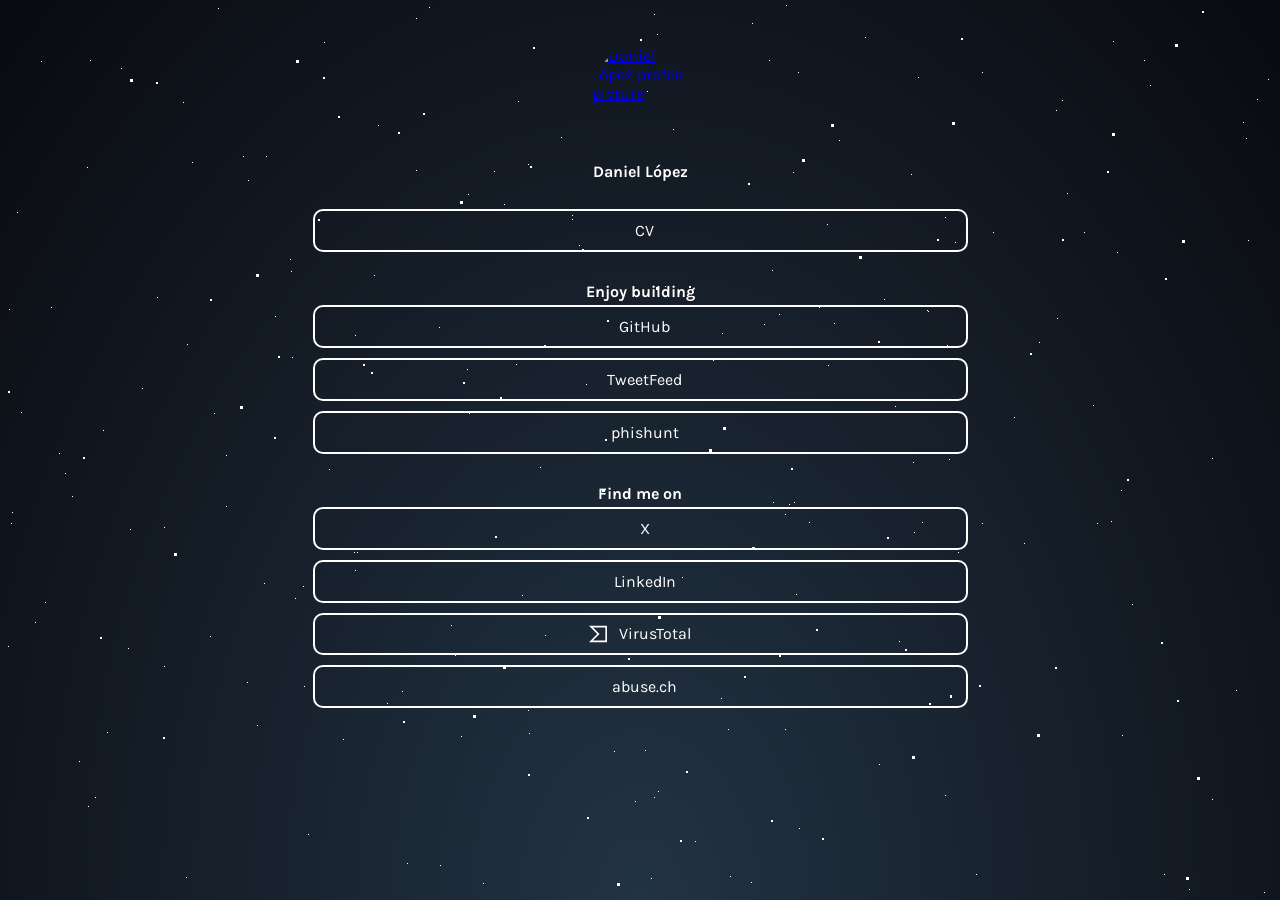
==== index.html @ a2372970 "Restore previous landing page design Bring back the minimal link list (Karla, star background, popup" ====
<!DOCTYPE html>
<html lang="en">

<head>
  <meta charset="UTF-8">
  <meta name="viewport" content="width=device-width, initial-scale=1.0">
  <meta name="theme-color" content="#223344">
  <title>Daniel López | Cyber Threat Researcher</title>
  <meta name="description" content="Daniel López, Cyber Threat Researcher. Creator of phishunt.io and tweetfeed.live. Find me on GitHub, X, LinkedIn, VirusTotal and abuse.ch.">
  <link rel="canonical" href="https://daniel.tools/">
  <!-- Open Graph -->
  <meta property="og:type" content="website">
  <meta property="og:url" content="https://daniel.tools/">
  <meta property="og:title" content="Daniel López | Cyber Threat Researcher">
  <meta property="og:description" content="Daniel López, Cyber Threat Researcher. Creator of phishunt.io and tweetfeed.live. Find me on GitHub, X, LinkedIn, VirusTotal and abuse.ch.">
  <meta property="og:image" content="https://avatars.githubusercontent.com/u/10616960">
  <!-- Twitter / X -->
  <meta name="twitter:card" content="summary">
  <meta name="twitter:site" content="@0xDanielLopez">
  <meta name="twitter:creator" content="@0xDanielLopez">
  <meta name="twitter:title" content="Daniel López | Cyber Threat Researcher">
  <meta name="twitter:description" content="Creator of phishunt.io and tweetfeed.live. Find me on GitHub, X, LinkedIn, VirusTotal and abuse.ch.">
  <meta name="twitter:image" content="https://avatars.githubusercontent.com/u/10616960">
  <!-- Favicon -->
  <link rel="icon" href="https://avatars.githubusercontent.com/u/10616960" type="image/x-icon" />
  <!-- Font Awesome icons (6.4.2+ required for fa-x-twitter) -->
  <link rel="stylesheet" href="https://use.fontawesome.com/releases/v6.5.2/css/all.css" integrity="sha384-PPIZEGYM1v8zp5Py7UjFb79S58UeqCL9pYVnVPURKEqvioPROaVAJKKLzvH2rDnI" crossorigin="anonymous" referrerpolicy="no-referrer">
  <!-- Core theme CSS -->
  <link rel="preconnect" href="https://fonts.googleapis.com">
  <link rel="preconnect" href="https://fonts.gstatic.com" crossorigin>
  <link rel="stylesheet" href="https://fonts.googleapis.com/css?family=Karla:400,700&display=swap">
  <link rel="stylesheet" href="style.css">
  <!-- Person schema: consolidates entity across sameAs profiles for Knowledge Graph -->
  <script type="application/ld+json">
  {
    "@context": "https://schema.org",
    "@type": "Person",
    "name": "Daniel López",
    "jobTitle": "Cyber Threat Researcher",
    "url": "https://daniel.tools/",
    "image": "https://avatars.githubusercontent.com/u/10616960",
    "sameAs": [
      "https://github.com/0xDanielLopez",
      "https://x.com/0xDanielLopez",
      "https://www.linkedin.com/in/0xDanielLopez",
      "https://www.virustotal.com/gui/user/dlopezz",
      "https://bazaar.abuse.ch/user/3118/",
      "https://tweetfeed.live/",
      "https://phishunt.io/"
    ]
  }
  </script>
</head>

<body>
  <!-- Parallax Pixel Background Animation (decorative) -->
  <section class="animated-background" aria-hidden="true">
    <div id="stars1"></div>
    <div id="stars2"></div>
    <div id="stars3"></div>
  </section>
  <!-- End of Parallax Pixel Background Animation -->
  <a id="profilePicture" href="#popup" aria-label="Open profile picture">
    <img src="https://avatars.githubusercontent.com/u/10616960?s=192" alt="Daniel López profile picture" width="96" height="96" fetchpriority="high">
  </a>
  <div class="overlay" id="popup">
    <div class="popup">
      <div class="popup-photo">
        <a href="https://avatars.githubusercontent.com/u/10616960" target="_blank" rel="noopener">
          <img src="https://avatars.githubusercontent.com/u/10616960" alt="Daniel López profile picture">
        </a>
      </div>
      <div class="popup-quote">
        <span style="width:200px;">Hey, welcome to my Linktree!</span>
      </div>
      <button type="button" class="popup-close" onclick="history.back()" aria-label="Close">&times;</button>
    </div>
  </div>
  <h1 id="userName">Daniel López</h1>
  <div id="links">
    <a class="link" href="https://cv.daniel.tools/" target="_blank" rel="noopener">
      <i class="fa-solid fa-user" aria-hidden="true">&nbsp;&nbsp;&nbsp;</i>CV
    </a>
    <span class="textMiddle" style="margin-bottom: 3px;margin-top: 30px;"> Enjoy building</span>
    <a class="link" href="https://github.com/0xDanielLopez" target="_blank" rel="noopener">
      <i class="fab fa-github" aria-hidden="true">&nbsp;&nbsp;&nbsp;</i>GitHub
    </a>
    <a class="link" href="https://tweetfeed.live/" target="_blank" rel="noopener">
      <i class="fa-solid fa-shield-halved" aria-hidden="true">&nbsp;&nbsp;&nbsp;</i>TweetFeed
    </a>
    <a class="link" href="https://phishunt.io/" target="_blank" rel="noopener">
      <i class="fas fa-fish" aria-hidden="true">&nbsp;&nbsp;&nbsp;</i>phishunt
    </a>
    <span class="textMiddle" style="margin-bottom: 3px;margin-top: 30px;"> Find me on</span>
    <a class="link" href="https://x.com/0xDanielLopez" target="_blank" rel="noopener">
      <i class="fab fa-x-twitter" aria-hidden="true">&nbsp;&nbsp;&nbsp;</i>X
    </a>
    <a class="link" href="https://www.linkedin.com/in/0xDanielLopez" target="_blank" rel="noopener">
      <i class="fab fa-linkedin" aria-hidden="true">&nbsp;&nbsp;&nbsp;</i>LinkedIn
    </a>
    <a class="link" href="https://www.virustotal.com/gui/user/dlopezz" target="_blank" rel="noopener">
      <img class="VTlogo" src="virustotal.svg" alt="" aria-hidden="true" width="18" height="18">
      <span class="link-text">&nbsp;&nbsp;&nbsp;VirusTotal</span>
    </a>
    <a class="link" href="https://bazaar.abuse.ch/user/3118/" target="_blank" rel="noopener">
      <i class="fa-solid fa-chevron-up" aria-hidden="true">&nbsp;&nbsp;&nbsp;</i>abuse.ch
    </a>
  </div>
  <div id="hashtag">
    &nbsp;
  </div>
</body>

</html>
---- style.css ----
:root {
    --bgColor: #223344;
    --bgColor2: #090a0f;
    --accentColor: #FFF;
    --font: 'Karla', sans-serif;
    --delay: .3s;
}

body {
    margin: 0;
    padding: 0;
    min-height: 100vh;
    font-family: var(--font);
    background: radial-gradient(ellipse at bottom, var(--bgColor) 0%, var(--bgColor2) 100%);
    /* background-image: url('https://bit.ly/3nFVqJh'); */
    opacity: 0;
    animation: 1s ease-out var(--delay) 1 transitionAnimation;
    /* duration/timing-function/delay/iterations/name */
    animation-fill-mode: forwards;
    background-repeat: no-repeat;
    background-size: cover;
    position: relative;
}

#profilePicture,
#profilePicture img {
    position: relative;
    width: 96px;
    height: 96px;
    display: block;
    margin: 40px auto 20px;
    border-radius: 50%;
    -webkit-tap-highlight-color: transparent;
}

#userName {
    color: var(--accentColor);
    font-size: 1rem;
    font-weight: bold;
    line-height: 1.25;
    display: block;
    font-family: var(--font);
    width: 100%;
    text-align: center;
    text-decoration: none;
    margin: 0;  /* override h1 default margin so layout stays identical to old <div> */
}

.textMiddle {
    color: var(--accentColor);
    font-size: 1rem;
    font-weight: bold;
    line-height: 1.25;
    display: block;
    font-family: var(--font);
    width: 100%;
    text-align: center;
    text-decoration: none;
}

.VTlogo {
    filter: brightness(0) invert(1);
}

.link:hover>.VTlogo {
    filter: contrast(50%);
}

#links {
    max-width: 675px;
    width: auto;
    display: block;
    margin: 27px auto;
}

.link-text {
    line-height: 18px;
}

.link {
    position: relative;
    background-color: transparent;
    color: var(--accentColor);
    border: solid var(--accentColor) 2px;
    border-radius: 10px;
    font-size: 1rem;
    text-align: center;
    display: block;
    margin-left: 10px;
    margin-right: 10px;
    margin-bottom: 10px;
    padding: 10px;
    /* 17px */
    text-decoration: none;
    /* transition: all .25s cubic-bezier(.08, .59, .29, .99); */
    -webkit-tap-highlight-color: transparent;
    display: flex;
    align-items: center;
    justify-content: center;
}

@media (hover: hover) {
    .link:hover {
        background-color: var(--accentColor);
        color: var(--bgColor);
    }
}

.link:active {
    background-color: var(--accentColor);
    color: var(--bgColor);
}

#hashtag {
    position: relative;
    padding-bottom: 20px;
    color: var(--accentColor);
    font-size: 1rem;
    display: block;
    font-family: var(--font);
    width: 100%;
    text-align: center;

    /*  animation   */
    overflow: hidden;
    background: linear-gradient(90deg, var(--bgColor), var(--accentColor), var(--bgColor));
    background-repeat: no-repeat;
    background-size: 80%;
    animation: animate 3s linear var(--delay) infinite;
    -webkit-background-clip: text;
    background-clip: text;
    -webkit-text-fill-color: rgba(255, 255, 255, 0);
}


/*-------------------------animations-----------------------*/
@keyframes transitionAnimation {
    0% {
        opacity: 0;
        transform: translateY(-10px);
    }

    100% {
        opacity: 1;
        transform: translateY(0);
    }
}

@keyframes animate {
    0% {
        background-position: -500%;
    }

    100% {
        background-position: 500%;
    }
}

@keyframes animStar {
    from {
        transform: translateY(0px);
    }

    to {
        transform: translateY(-2000px);
    }
}


/*-------------------------popup------------------------*/
/* credits: https://www.youtube.com/watch?v=lAS2glU0xlc */
.overlay {
    display: flex;
    align-items: center;
    justify-content: center;
    position: fixed;
    top: 0;
    bottom: 0;
    left: 0;
    right: 0;
    background-color: rgba(0, 0, 0, 0.7);
    z-index: 2;
    visibility: hidden;
    opacity: 0;
    overflow: hidden;
    transition: .5s ease-in-out;
}

.popup {
    position: relative;
    top: -43%;
    /* right: -100vh; */
    display: flex;
    flex-direction: column;
    align-items: center;
    max-width: 400px;
    /* max-height: 500px; */
    width: auto;
    height: auto;
    margin: 56px;
    background-color: var(--bgColor);
    /* transform: rotate(32deg); */
    transform: scale(0);
    transition: .5s ease-in-out;
}

.popup-quote {
    font-family: Baskerville, Georgia, serif;
    font-style: italic;
    position: flex;
    color: var(--accentColor);
    padding: 20px;
    text-align: center;
    font-size: 1rem;
}

.popup-photo {
    display: flex;
    width: 100%;
    height: 100%;
}

.popup-photo img {
    width: 100%;
    height: 100%;
}

.overlay:target {
    visibility: visible;
    opacity: 1;
}

.overlay:target .popup {
    transform: scale(1);
    top: 0;
    /* right: 0; */
    /* transform: rotate(0); */
}

.popup-close {
    position: absolute;
    right: -1rem;
    top: -1rem;
    width: 3rem;
    height: 3rem;
    font-size: 1.7rem;
    font-weight: 400;
    border-radius: 100%;
    background-color: var(--bgColor);
    z-index: 4;
    color: var(--accentColor);
    line-height: 2.7rem;
    text-align: center;
    cursor: pointer;
    text-decoration: none;
    -webkit-tap-highlight-color: transparent;
    /* <button> defaults reset so it looks identical to the old <a> */
    border: none;
    padding: 0;
    font-family: inherit;
}

@media (hover: hover) {
    .popup-close:hover {
        background-color: var(--accentColor);
        color: var(--bgColor);
    }
}

.popup-close:active {
    background-color: var(--accentColor);
    color: var(--bgColor);
}


/*-----------------------parallax-----------------------*/
/* credits: https://www.youtube.com/watch?v=aywzn9cf-_U */
#stars1 {
    width: 1px;
    height: 1px;
    background: transparent;
    animation: animStar 120s linear infinite;

    box-shadow: 779px 1331px #fff, 324px 42px #fff, 303px 586px #fff,
        1312px 276px #fff, 451px 625px #fff, 521px 1931px #fff, 1087px 1871px #fff,
        36px 1546px #fff, 132px 934px #fff, 1698px 901px #fff, 1418px 664px #fff,
        1448px 1157px #fff, 1084px 232px #fff, 347px 1776px #fff, 1722px 243px #fff,
        1629px 835px #fff, 479px 969px #fff, 1231px 960px #fff, 586px 384px #fff,
        164px 527px #fff, 8px 646px #fff, 1150px 1126px #fff, 665px 1357px #fff,
        1556px 1982px #fff, 1260px 1961px #fff, 1675px 1741px #fff,
        1843px 1514px #fff, 718px 1628px #fff, 242px 1343px #fff, 1497px 1880px #fff,
        1364px 230px #fff, 1739px 1302px #fff, 636px 959px #fff, 304px 686px #fff,
        614px 751px #fff, 1935px 816px #fff, 1428px 60px #fff, 355px 335px #fff,
        1594px 158px #fff, 90px 60px #fff, 1553px 162px #fff, 1239px 1825px #fff,
        1945px 587px #fff, 749px 1785px #fff, 1987px 1172px #fff, 1301px 1237px #fff,
        1039px 342px #fff, 1585px 1481px #fff, 995px 1048px #fff, 524px 932px #fff,
        214px 413px #fff, 1701px 1300px #fff, 1037px 1613px #fff, 1871px 996px #fff,
        1360px 1635px #fff, 1110px 1313px #fff, 412px 1783px #fff, 1949px 177px #fff,
        903px 1854px #fff, 700px 1936px #fff, 378px 125px #fff, 308px 834px #fff,
        1118px 962px #fff, 1350px 1929px #fff, 781px 1811px #fff, 561px 137px #fff,
        757px 1148px #fff, 1670px 1979px #fff, 343px 739px #fff, 945px 795px #fff,
        576px 1903px #fff, 1078px 1436px #fff, 1583px 450px #fff, 1366px 474px #fff,
        297px 1873px #fff, 192px 162px #fff, 1624px 1633px #fff, 59px 453px #fff,
        82px 1872px #fff, 1933px 498px #fff, 1966px 1974px #fff, 1975px 1688px #fff,
        779px 314px #fff, 1858px 1543px #fff, 73px 1507px #fff, 1693px 975px #fff,
        1683px 108px #fff, 1768px 1654px #fff, 654px 14px #fff, 494px 171px #fff,
        1689px 1895px #fff, 1660px 263px #fff, 1031px 903px #fff, 1203px 1393px #fff,
        1333px 1421px #fff, 1113px 41px #fff, 1206px 1645px #fff, 1325px 1635px #fff,
        142px 388px #fff, 572px 215px #fff, 1535px 296px #fff, 1419px 407px #fff,
        1379px 1003px #fff, 329px 469px #fff, 1791px 1652px #fff, 935px 1802px #fff,
        1330px 1820px #fff, 421px 1933px #fff, 828px 365px #fff, 275px 316px #fff,
        707px 960px #fff, 1605px 1554px #fff, 625px 58px #fff, 717px 1697px #fff,
        1669px 246px #fff, 1925px 322px #fff, 1154px 1803px #fff, 1929px 295px #fff,
        1248px 240px #fff, 1045px 1755px #fff, 166px 942px #fff, 1888px 1773px #fff,
        678px 1963px #fff, 1370px 569px #fff, 1974px 1400px #fff, 1786px 460px #fff,
        51px 307px #fff, 784px 1400px #fff, 730px 1258px #fff, 1712px 393px #fff,
        416px 170px #fff, 1797px 1932px #fff, 572px 219px #fff, 1557px 1856px #fff,
        218px 8px #fff, 348px 1334px #fff, 469px 413px #fff, 385px 1738px #fff,
        1357px 1818px #fff, 240px 942px #fff, 248px 1847px #fff, 1535px 806px #fff,
        236px 1514px #fff, 1429px 1556px #fff, 73px 1633px #fff, 1398px 1121px #fff,
        671px 1301px #fff, 1404px 1663px #fff, 740px 1018px #fff, 1600px 377px #fff,
        785px 514px #fff, 112px 1084px #fff, 1915px 1887px #fff, 1463px 1848px #fff,
        687px 1115px #fff, 1268px 1768px #fff, 1729px 1425px #fff,
        1284px 1022px #fff, 801px 974px #fff, 1975px 1317px #fff, 1354px 834px #fff,
        1446px 1484px #fff, 1283px 1786px #fff, 11px 523px #fff, 1842px 236px #fff,
        1355px 654px #fff, 429px 7px #fff, 1033px 1128px #fff, 157px 297px #fff,
        545px 635px #fff, 52px 1080px #fff, 827px 1520px #fff, 1121px 490px #fff,
        9px 309px #fff, 1744px 1586px #fff, 1014px 417px #fff, 1534px 524px #fff,
        958px 552px #fff, 1403px 1496px #fff, 387px 703px #fff, 1522px 548px #fff,
        1355px 282px #fff, 1532px 601px #fff, 1838px 790px #fff, 290px 259px #fff,
        295px 598px #fff, 1601px 539px #fff, 1561px 1272px #fff, 34px 1922px #fff,
        1024px 543px #fff, 467px 369px #fff, 722px 333px #fff, 1976px 1255px #fff,
        766px 983px #fff, 1582px 1285px #fff, 12px 512px #fff, 617px 1410px #fff,
        682px 577px #fff, 1334px 1438px #fff, 439px 327px #fff, 1617px 1661px #fff,
        673px 129px #fff, 794px 941px #fff, 1386px 1902px #fff, 37px 1353px #fff,
        1467px 1353px #fff, 416px 18px #fff, 187px 344px #fff, 200px 1898px #fff,
        1491px 1619px #fff, 811px 347px #fff, 924px 1827px #fff, 945px 217px #fff,
        1735px 1228px #fff, 379px 1890px #fff, 79px 761px #fff, 825px 1837px #fff,
        1980px 1558px #fff, 1308px 1573px #fff, 1488px 1726px #fff,
        382px 1208px #fff, 522px 595px #fff, 1277px 1898px #fff, 354px 552px #fff,
        161px 1784px #fff, 614px 251px #fff, 526px 1576px #fff, 17px 212px #fff,
        179px 996px #fff, 467px 1208px #fff, 1944px 1838px #fff, 1140px 1093px #fff,
        858px 1007px #fff, 200px 1064px #fff, 423px 1964px #fff, 1945px 439px #fff,
        1377px 689px #fff, 1120px 1437px #fff, 1876px 668px #fff, 907px 1324px #fff,
        343px 1976px #fff, 1816px 1501px #fff, 1849px 177px #fff, 647px 91px #fff,
        1984px 1012px #fff, 1336px 1300px #fff, 128px 648px #fff, 305px 1060px #fff,
        1324px 826px #fff, 1263px 1314px #fff, 1801px 629px #fff, 1614px 1555px #fff,
        1634px 90px #fff, 1603px 452px #fff, 891px 1984px #fff, 1556px 1906px #fff,
        121px 68px #fff, 1676px 1714px #fff, 516px 936px #fff, 1947px 1492px #fff,
        1455px 1519px #fff, 45px 602px #fff, 205px 1039px #fff, 793px 172px #fff,
        1562px 1739px #fff, 1056px 110px #fff, 1512px 379px #fff, 1795px 1621px #fff,
        1848px 607px #fff, 262px 1719px #fff, 477px 991px #fff, 483px 883px #fff,
        1239px 1197px #fff, 1496px 647px #fff, 1649px 25px #fff, 1491px 1946px #fff,
        119px 996px #fff, 179px 1472px #fff, 1341px 808px #fff, 1565px 1700px #fff,
        407px 1544px #fff, 1754px 357px #fff, 1288px 981px #fff, 902px 1997px #fff,
        1755px 1668px #fff, 186px 877px #fff, 1202px 1882px #fff, 461px 1213px #fff,
        1400px 748px #fff, 1969px 1899px #fff, 809px 522px #fff, 514px 1219px #fff,
        374px 275px #fff, 938px 1973px #fff, 357px 552px #fff, 144px 1722px #fff,
        1572px 912px #fff, 402px 1858px #fff, 1544px 1195px #fff, 667px 1257px #fff,
        727px 1496px #fff, 993px 232px #fff, 1772px 313px #fff, 1040px 1590px #fff,
        1204px 1973px #fff, 1268px 79px #fff, 1555px 1048px #fff, 986px 1707px #fff,
        978px 1710px #fff, 713px 360px #fff, 407px 863px #fff, 461px 736px #fff,
        284px 1608px #fff, 103px 430px #fff, 1283px 1319px #fff, 977px 1186px #fff,
        1966px 1516px #fff, 1287px 1129px #fff, 70px 1098px #fff, 1189px 889px #fff,
        1126px 1734px #fff, 309px 1292px #fff, 879px 764px #fff, 65px 473px #fff,
        1003px 1959px #fff, 658px 791px #fff, 402px 1576px #fff, 35px 622px #fff,
        529px 1589px #fff, 164px 666px #fff, 1876px 1290px #fff, 1541px 526px #fff,
        270px 1297px #fff, 440px 865px #fff, 1500px 802px #fff, 182px 1754px #fff,
        1264px 892px #fff, 272px 1249px #fff, 1289px 1535px #fff, 190px 1646px #fff,
        955px 242px #fff, 1456px 1597px #fff, 1727px 1983px #fff, 635px 801px #fff,
        226px 455px #fff, 1396px 1710px #fff, 849px 1863px #fff, 237px 1264px #fff,
        839px 140px #fff, 1122px 735px #fff, 1280px 15px #fff, 1318px 242px #fff,
        1819px 1148px #fff, 333px 1392px #fff, 1949px 553px #fff, 1878px 1332px #fff,
        467px 548px #fff, 1812px 1082px #fff, 1067px 193px #fff, 243px 156px #fff,
        483px 1616px #fff, 1714px 933px #fff, 759px 1800px #fff, 1822px 995px #fff,
        1877px 572px #fff, 581px 1084px #fff, 107px 732px #fff, 642px 1837px #fff,
        166px 1493px #fff, 1555px 198px #fff, 819px 307px #fff, 947px 345px #fff,
        827px 224px #fff, 927px 1394px #fff, 540px 467px #fff, 1093px 405px #fff,
        1140px 927px #fff, 130px 529px #fff, 33px 1980px #fff, 1147px 1663px #fff,
        1616px 1436px #fff, 528px 710px #fff, 798px 1100px #fff, 505px 1480px #fff,
        899px 641px #fff, 1909px 1949px #fff, 1311px 964px #fff, 979px 1301px #fff,
        1393px 969px #fff, 1793px 1886px #fff, 292px 357px #fff, 1196px 1718px #fff,
        1290px 1994px #fff, 537px 1973px #fff, 1181px 1674px #fff,
        1740px 1566px #fff, 1307px 265px #fff, 922px 522px #fff, 1892px 472px #fff,
        384px 1746px #fff, 392px 1098px #fff, 647px 548px #fff, 390px 1498px #fff,
        1246px 138px #fff, 730px 876px #fff, 192px 1472px #fff, 1790px 1789px #fff,
        928px 311px #fff, 1253px 1647px #fff, 747px 1921px #fff, 1561px 1025px #fff,
        1533px 1292px #fff, 1985px 195px #fff, 728px 729px #fff, 1712px 1936px #fff,
        512px 1717px #fff, 1528px 483px #fff, 313px 1642px #fff, 281px 1849px #fff,
        1212px 799px #fff, 435px 1191px #fff, 1422px 611px #fff, 1718px 1964px #fff,
        411px 944px #fff, 210px 636px #fff, 1502px 1295px #fff, 1434px 349px #fff,
        769px 60px #fff, 747px 1053px #fff, 789px 504px #fff, 1436px 1264px #fff,
        1893px 1225px #fff, 1394px 1788px #fff, 1108px 1317px #fff,
        1673px 1395px #fff, 854px 1010px #fff, 1705px 80px #fff, 1858px 148px #fff,
        1729px 344px #fff, 1388px 664px #fff, 895px 406px #fff, 1479px 157px #fff,
        1441px 1157px #fff, 552px 1900px #fff, 516px 364px #fff, 1647px 189px #fff,
        1427px 1071px #fff, 785px 729px #fff, 1080px 1710px #fff, 504px 204px #fff,
        1177px 1622px #fff, 657px 34px #fff, 1296px 1099px #fff, 248px 180px #fff,
        1212px 1568px #fff, 667px 1562px #fff, 695px 841px #fff, 1608px 1247px #fff,
        751px 882px #fff, 87px 167px #fff, 607px 1368px #fff, 1363px 1203px #fff,
        1836px 317px #fff, 1668px 1703px #fff, 830px 1154px #fff, 1721px 1398px #fff,
        1601px 1280px #fff, 976px 874px #fff, 1743px 254px #fff, 1020px 1815px #fff,
        1670px 1766px #fff, 1890px 735px #fff, 1379px 136px #fff, 1864px 695px #fff,
        206px 965px #fff, 1404px 1932px #fff, 1923px 1360px #fff, 247px 682px #fff,
        519px 1708px #fff, 645px 750px #fff, 1164px 1204px #fff, 834px 323px #fff,
        172px 1350px #fff, 213px 972px #fff, 1837px 190px #fff, 285px 1806px #fff,
        1047px 1299px #fff, 1548px 825px #fff, 1730px 324px #fff, 1346px 1909px #fff,
        772px 270px #fff, 345px 1190px #fff, 478px 1433px #fff, 1479px 25px #fff,
        1994px 1830px #fff, 1744px 732px #fff, 20px 1635px #fff, 690px 1795px #fff,
        1594px 569px #fff, 579px 245px #fff, 1398px 733px #fff, 408px 1352px #fff,
        1774px 120px #fff, 1152px 1370px #fff, 1698px 1810px #fff, 710px 1450px #fff,
        665px 286px #fff, 493px 1720px #fff, 786px 5px #fff, 637px 1140px #fff,
        764px 324px #fff, 927px 310px #fff, 938px 1424px #fff, 1884px 744px #fff,
        913px 462px #fff, 1831px 1936px #fff, 1527px 249px #fff, 36px 1381px #fff,
        1597px 581px #fff, 1530px 355px #fff, 949px 459px #fff, 799px 828px #fff,
        242px 1471px #fff, 654px 797px #fff, 796px 594px #fff, 1365px 678px #fff,
        752px 23px #fff, 1630px 541px #fff, 982px 72px #fff, 1733px 1831px #fff,
        21px 412px #fff, 775px 998px #fff, 335px 1945px #fff, 264px 583px #fff,
        158px 1311px #fff, 528px 164px #fff, 1978px 574px #fff, 717px 1203px #fff,
        734px 1591px #fff, 1555px 820px #fff, 16px 1943px #fff, 1625px 1177px #fff,
        1236px 690px #fff, 1585px 1590px #fff, 1737px 1728px #fff, 721px 698px #fff,
        1804px 1186px #fff, 166px 980px #fff, 1850px 230px #fff, 330px 1712px #fff,
        95px 797px #fff, 1948px 1078px #fff, 469px 939px #fff, 1269px 1899px #fff,
        955px 1220px #fff, 1137px 1075px #fff, 312px 1293px #fff, 986px 1762px #fff,
        1103px 1238px #fff, 428px 1993px #fff, 355px 570px #fff, 977px 1836px #fff,
        1395px 1092px #fff, 276px 913px #fff, 1743px 656px #fff, 773px 502px #fff,
        1686px 1322px #fff, 1516px 1945px #fff, 1334px 501px #fff, 266px 156px #fff,
        455px 655px #fff, 798px 72px #fff, 1059px 1259px #fff, 1402px 1687px #fff,
        236px 1329px #fff, 1455px 786px #fff, 146px 1228px #fff, 1851px 823px #fff,
        1062px 100px #fff, 1220px 953px #fff, 20px 1826px #fff, 36px 1063px #fff,
        1525px 338px #fff, 790px 1521px #fff, 741px 1099px #fff, 288px 1489px #fff,
        700px 1060px #fff, 390px 1071px #fff, 411px 1036px #fff, 1853px 1072px #fff,
        1446px 1085px #fff, 1164px 874px #fff, 924px 925px #fff, 291px 271px #fff,
        1257px 1964px #fff, 1580px 1352px #fff, 1507px 1216px #fff, 211px 956px #fff,
        985px 1195px #fff, 975px 1640px #fff, 518px 101px #fff, 663px 1395px #fff,
        914px 532px #fff, 145px 1320px #fff, 69px 1397px #fff, 982px 523px #fff,
        257px 725px #fff, 1599px 831px #fff, 1636px 1513px #fff, 1250px 1158px #fff,
        1132px 604px #fff, 183px 102px #fff, 1057px 318px #fff, 1247px 1835px #fff,
        1983px 1110px #fff, 1077px 1455px #fff, 921px 1770px #fff, 806px 1350px #fff,
        1938px 1992px #fff, 855px 1260px #fff, 902px 1345px #fff, 658px 1908px #fff,
        1845px 679px #fff, 712px 1482px #fff, 595px 950px #fff, 1784px 1992px #fff,
        1847px 1785px #fff, 691px 1004px #fff, 175px 1179px #fff, 1666px 1911px #fff,
        41px 61px #fff, 971px 1080px #fff, 1830px 1450px #fff, 1351px 1518px #fff,
        1257px 99px #fff, 1395px 1498px #fff, 1117px 252px #fff, 1779px 597px #fff,
        1346px 729px #fff, 1108px 1144px #fff, 402px 691px #fff, 72px 496px #fff,
        1673px 1604px #fff, 1497px 974px #fff, 1865px 1664px #fff, 88px 806px #fff,
        918px 77px #fff, 244px 1118px #fff, 256px 1820px #fff, 1851px 1840px #fff,
        605px 1851px #fff, 634px 383px #fff, 865px 37px #fff, 943px 1024px #fff,
        1951px 177px #fff, 1097px 523px #fff, 985px 1700px #fff, 1243px 122px #fff,
        768px 1070px #fff, 468px 194px #fff, 320px 1867px #fff, 1850px 185px #fff,
        380px 1616px #fff, 468px 1294px #fff, 1122px 1743px #fff, 884px 299px #fff,
        1300px 1917px #fff, 1860px 396px #fff, 1270px 990px #fff, 529px 733px #fff,
        1975px 1347px #fff, 1885px 685px #fff, 226px 506px #fff, 651px 878px #fff,
        1323px 680px #fff, 1284px 680px #fff, 238px 1967px #fff, 911px 174px #fff,
        1111px 521px #fff, 1150px 85px #fff, 794px 502px #fff, 484px 1856px #fff,
        1809px 368px #fff, 112px 953px #fff, 590px 1009px #fff, 1655px 311px #fff,
        100px 1026px #fff, 1803px 352px #fff, 865px 306px #fff, 1077px 1019px #fff,
        1335px 872px #fff, 1647px 1298px #fff, 1233px 1387px #fff, 698px 1036px #fff,
        659px 1860px #fff, 388px 1412px #fff, 1212px 458px #fff, 755px 1468px #fff,
        696px 1654px #fff, 1144px 60px #fff;
}

#stars1:after {
    content: '';
    position: absolute;
    top: auto;
    width: 1px;
    height: 1px;
    background: transparent;

    box-shadow: 779px 1331px #fff, 324px 42px #fff, 303px 586px #fff,
        1312px 276px #fff, 451px 625px #fff, 521px 1931px #fff, 1087px 1871px #fff,
        36px 1546px #fff, 132px 934px #fff, 1698px 901px #fff, 1418px 664px #fff,
        1448px 1157px #fff, 1084px 232px #fff, 347px 1776px #fff, 1722px 243px #fff,
        1629px 835px #fff, 479px 969px #fff, 1231px 960px #fff, 586px 384px #fff,
        164px 527px #fff, 8px 646px #fff, 1150px 1126px #fff, 665px 1357px #fff,
        1556px 1982px #fff, 1260px 1961px #fff, 1675px 1741px #fff,
        1843px 1514px #fff, 718px 1628px #fff, 242px 1343px #fff, 1497px 1880px #fff,
        1364px 230px #fff, 1739px 1302px #fff, 636px 959px #fff, 304px 686px #fff,
        614px 751px #fff, 1935px 816px #fff, 1428px 60px #fff, 355px 335px #fff,
        1594px 158px #fff, 90px 60px #fff, 1553px 162px #fff, 1239px 1825px #fff,
        1945px 587px #fff, 749px 1785px #fff, 1987px 1172px #fff, 1301px 1237px #fff,
        1039px 342px #fff, 1585px 1481px #fff, 995px 1048px #fff, 524px 932px #fff,
        214px 413px #fff, 1701px 1300px #fff, 1037px 1613px #fff, 1871px 996px #fff,
        1360px 1635px #fff, 1110px 1313px #fff, 412px 1783px #fff, 1949px 177px #fff,
        903px 1854px #fff, 700px 1936px #fff, 378px 125px #fff, 308px 834px #fff,
        1118px 962px #fff, 1350px 1929px #fff, 781px 1811px #fff, 561px 137px #fff,
        757px 1148px #fff, 1670px 1979px #fff, 343px 739px #fff, 945px 795px #fff,
        576px 1903px #fff, 1078px 1436px #fff, 1583px 450px #fff, 1366px 474px #fff,
        297px 1873px #fff, 192px 162px #fff, 1624px 1633px #fff, 59px 453px #fff,
        82px 1872px #fff, 1933px 498px #fff, 1966px 1974px #fff, 1975px 1688px #fff,
        779px 314px #fff, 1858px 1543px #fff, 73px 1507px #fff, 1693px 975px #fff,
        1683px 108px #fff, 1768px 1654px #fff, 654px 14px #fff, 494px 171px #fff,
        1689px 1895px #fff, 1660px 263px #fff, 1031px 903px #fff, 1203px 1393px #fff,
        1333px 1421px #fff, 1113px 41px #fff, 1206px 1645px #fff, 1325px 1635px #fff,
        142px 388px #fff, 572px 215px #fff, 1535px 296px #fff, 1419px 407px #fff,
        1379px 1003px #fff, 329px 469px #fff, 1791px 1652px #fff, 935px 1802px #fff,
        1330px 1820px #fff, 421px 1933px #fff, 828px 365px #fff, 275px 316px #fff,
        707px 960px #fff, 1605px 1554px #fff, 625px 58px #fff, 717px 1697px #fff,
        1669px 246px #fff, 1925px 322px #fff, 1154px 1803px #fff, 1929px 295px #fff,
        1248px 240px #fff, 1045px 1755px #fff, 166px 942px #fff, 1888px 1773px #fff,
        678px 1963px #fff, 1370px 569px #fff, 1974px 1400px #fff, 1786px 460px #fff,
        51px 307px #fff, 784px 1400px #fff, 730px 1258px #fff, 1712px 393px #fff,
        416px 170px #fff, 1797px 1932px #fff, 572px 219px #fff, 1557px 1856px #fff,
        218px 8px #fff, 348px 1334px #fff, 469px 413px #fff, 385px 1738px #fff,
        1357px 1818px #fff, 240px 942px #fff, 248px 1847px #fff, 1535px 806px #fff,
        236px 1514px #fff, 1429px 1556px #fff, 73px 1633px #fff, 1398px 1121px #fff,
        671px 1301px #fff, 1404px 1663px #fff, 740px 1018px #fff, 1600px 377px #fff,
        785px 514px #fff, 112px 1084px #fff, 1915px 1887px #fff, 1463px 1848px #fff,
        687px 1115px #fff, 1268px 1768px #fff, 1729px 1425px #fff,
        1284px 1022px #fff, 801px 974px #fff, 1975px 1317px #fff, 1354px 834px #fff,
        1446px 1484px #fff, 1283px 1786px #fff, 11px 523px #fff, 1842px 236px #fff,
        1355px 654px #fff, 429px 7px #fff, 1033px 1128px #fff, 157px 297px #fff,
        545px 635px #fff, 52px 1080px #fff, 827px 1520px #fff, 1121px 490px #fff,
        9px 309px #fff, 1744px 1586px #fff, 1014px 417px #fff, 1534px 524px #fff,
        958px 552px #fff, 1403px 1496px #fff, 387px 703px #fff, 1522px 548px #fff,
        1355px 282px #fff, 1532px 601px #fff, 1838px 790px #fff, 290px 259px #fff,
        295px 598px #fff, 1601px 539px #fff, 1561px 1272px #fff, 34px 1922px #fff,
        1024px 543px #fff, 467px 369px #fff, 722px 333px #fff, 1976px 1255px #fff,
        766px 983px #fff, 1582px 1285px #fff, 12px 512px #fff, 617px 1410px #fff,
        682px 577px #fff, 1334px 1438px #fff, 439px 327px #fff, 1617px 1661px #fff,
        673px 129px #fff, 794px 941px #fff, 1386px 1902px #fff, 37px 1353px #fff,
        1467px 1353px #fff, 416px 18px #fff, 187px 344px #fff, 200px 1898px #fff,
        1491px 1619px #fff, 811px 347px #fff, 924px 1827px #fff, 945px 217px #fff,
        1735px 1228px #fff, 379px 1890px #fff, 79px 761px #fff, 825px 1837px #fff,
        1980px 1558px #fff, 1308px 1573px #fff, 1488px 1726px #fff,
        382px 1208px #fff, 522px 595px #fff, 1277px 1898px #fff, 354px 552px #fff,
        161px 1784px #fff, 614px 251px #fff, 526px 1576px #fff, 17px 212px #fff,
        179px 996px #fff, 467px 1208px #fff, 1944px 1838px #fff, 1140px 1093px #fff,
        858px 1007px #fff, 200px 1064px #fff, 423px 1964px #fff, 1945px 439px #fff,
        1377px 689px #fff, 1120px 1437px #fff, 1876px 668px #fff, 907px 1324px #fff,
        343px 1976px #fff, 1816px 1501px #fff, 1849px 177px #fff, 647px 91px #fff,
        1984px 1012px #fff, 1336px 1300px #fff, 128px 648px #fff, 305px 1060px #fff,
        1324px 826px #fff, 1263px 1314px #fff, 1801px 629px #fff, 1614px 1555px #fff,
        1634px 90px #fff, 1603px 452px #fff, 891px 1984px #fff, 1556px 1906px #fff,
        121px 68px #fff, 1676px 1714px #fff, 516px 936px #fff, 1947px 1492px #fff,
        1455px 1519px #fff, 45px 602px #fff, 205px 1039px #fff, 793px 172px #fff,
        1562px 1739px #fff, 1056px 110px #fff, 1512px 379px #fff, 1795px 1621px #fff,
        1848px 607px #fff, 262px 1719px #fff, 477px 991px #fff, 483px 883px #fff,
        1239px 1197px #fff, 1496px 647px #fff, 1649px 25px #fff, 1491px 1946px #fff,
        119px 996px #fff, 179px 1472px #fff, 1341px 808px #fff, 1565px 1700px #fff,
        407px 1544px #fff, 1754px 357px #fff, 1288px 981px #fff, 902px 1997px #fff,
        1755px 1668px #fff, 186px 877px #fff, 1202px 1882px #fff, 461px 1213px #fff,
        1400px 748px #fff, 1969px 1899px #fff, 809px 522px #fff, 514px 1219px #fff,
        374px 275px #fff, 938px 1973px #fff, 357px 552px #fff, 144px 1722px #fff,
        1572px 912px #fff, 402px 1858px #fff, 1544px 1195px #fff, 667px 1257px #fff,
        727px 1496px #fff, 993px 232px #fff, 1772px 313px #fff, 1040px 1590px #fff,
        1204px 1973px #fff, 1268px 79px #fff, 1555px 1048px #fff, 986px 1707px #fff,
        978px 1710px #fff, 713px 360px #fff, 407px 863px #fff, 461px 736px #fff,
        284px 1608px #fff, 103px 430px #fff, 1283px 1319px #fff, 977px 1186px #fff,
        1966px 1516px #fff, 1287px 1129px #fff, 70px 1098px #fff, 1189px 889px #fff,
        1126px 1734px #fff, 309px 1292px #fff, 879px 764px #fff, 65px 473px #fff,
        1003px 1959px #fff, 658px 791px #fff, 402px 1576px #fff, 35px 622px #fff,
        529px 1589px #fff, 164px 666px #fff, 1876px 1290px #fff, 1541px 526px #fff,
        270px 1297px #fff, 440px 865px #fff, 1500px 802px #fff, 182px 1754px #fff,
        1264px 892px #fff, 272px 1249px #fff, 1289px 1535px #fff, 190px 1646px #fff,
        955px 242px #fff, 1456px 1597px #fff, 1727px 1983px #fff, 635px 801px #fff,
        226px 455px #fff, 1396px 1710px #fff, 849px 1863px #fff, 237px 1264px #fff,
        839px 140px #fff, 1122px 735px #fff, 1280px 15px #fff, 1318px 242px #fff,
        1819px 1148px #fff, 333px 1392px #fff, 1949px 553px #fff, 1878px 1332px #fff,
        467px 548px #fff, 1812px 1082px #fff, 1067px 193px #fff, 243px 156px #fff,
        483px 1616px #fff, 1714px 933px #fff, 759px 1800px #fff, 1822px 995px #fff,
        1877px 572px #fff, 581px 1084px #fff, 107px 732px #fff, 642px 1837px #fff,
        166px 1493px #fff, 1555px 198px #fff, 819px 307px #fff, 947px 345px #fff,
        827px 224px #fff, 927px 1394px #fff, 540px 467px #fff, 1093px 405px #fff,
        1140px 927px #fff, 130px 529px #fff, 33px 1980px #fff, 1147px 1663px #fff,
        1616px 1436px #fff, 528px 710px #fff, 798px 1100px #fff, 505px 1480px #fff,
        899px 641px #fff, 1909px 1949px #fff, 1311px 964px #fff, 979px 1301px #fff,
        1393px 969px #fff, 1793px 1886px #fff, 292px 357px #fff, 1196px 1718px #fff,
        1290px 1994px #fff, 537px 1973px #fff, 1181px 1674px #fff,
        1740px 1566px #fff, 1307px 265px #fff, 922px 522px #fff, 1892px 472px #fff,
        384px 1746px #fff, 392px 1098px #fff, 647px 548px #fff, 390px 1498px #fff,
        1246px 138px #fff, 730px 876px #fff, 192px 1472px #fff, 1790px 1789px #fff,
        928px 311px #fff, 1253px 1647px #fff, 747px 1921px #fff, 1561px 1025px #fff,
        1533px 1292px #fff, 1985px 195px #fff, 728px 729px #fff, 1712px 1936px #fff,
        512px 1717px #fff, 1528px 483px #fff, 313px 1642px #fff, 281px 1849px #fff,
        1212px 799px #fff, 435px 1191px #fff, 1422px 611px #fff, 1718px 1964px #fff,
        411px 944px #fff, 210px 636px #fff, 1502px 1295px #fff, 1434px 349px #fff,
        769px 60px #fff, 747px 1053px #fff, 789px 504px #fff, 1436px 1264px #fff,
        1893px 1225px #fff, 1394px 1788px #fff, 1108px 1317px #fff,
        1673px 1395px #fff, 854px 1010px #fff, 1705px 80px #fff, 1858px 148px #fff,
        1729px 344px #fff, 1388px 664px #fff, 895px 406px #fff, 1479px 157px #fff,
        1441px 1157px #fff, 552px 1900px #fff, 516px 364px #fff, 1647px 189px #fff,
        1427px 1071px #fff, 785px 729px #fff, 1080px 1710px #fff, 504px 204px #fff,
        1177px 1622px #fff, 657px 34px #fff, 1296px 1099px #fff, 248px 180px #fff,
        1212px 1568px #fff, 667px 1562px #fff, 695px 841px #fff, 1608px 1247px #fff,
        751px 882px #fff, 87px 167px #fff, 607px 1368px #fff, 1363px 1203px #fff,
        1836px 317px #fff, 1668px 1703px #fff, 830px 1154px #fff, 1721px 1398px #fff,
        1601px 1280px #fff, 976px 874px #fff, 1743px 254px #fff, 1020px 1815px #fff,
        1670px 1766px #fff, 1890px 735px #fff, 1379px 136px #fff, 1864px 695px #fff,
        206px 965px #fff, 1404px 1932px #fff, 1923px 1360px #fff, 247px 682px #fff,
        519px 1708px #fff, 645px 750px #fff, 1164px 1204px #fff, 834px 323px #fff,
        172px 1350px #fff, 213px 972px #fff, 1837px 190px #fff, 285px 1806px #fff,
        1047px 1299px #fff, 1548px 825px #fff, 1730px 324px #fff, 1346px 1909px #fff,
        772px 270px #fff, 345px 1190px #fff, 478px 1433px #fff, 1479px 25px #fff,
        1994px 1830px #fff, 1744px 732px #fff, 20px 1635px #fff, 690px 1795px #fff,
        1594px 569px #fff, 579px 245px #fff, 1398px 733px #fff, 408px 1352px #fff,
        1774px 120px #fff, 1152px 1370px #fff, 1698px 1810px #fff, 710px 1450px #fff,
        665px 286px #fff, 493px 1720px #fff, 786px 5px #fff, 637px 1140px #fff,
        764px 324px #fff, 927px 310px #fff, 938px 1424px #fff, 1884px 744px #fff,
        913px 462px #fff, 1831px 1936px #fff, 1527px 249px #fff, 36px 1381px #fff,
        1597px 581px #fff, 1530px 355px #fff, 949px 459px #fff, 799px 828px #fff,
        242px 1471px #fff, 654px 797px #fff, 796px 594px #fff, 1365px 678px #fff,
        752px 23px #fff, 1630px 541px #fff, 982px 72px #fff, 1733px 1831px #fff,
        21px 412px #fff, 775px 998px #fff, 335px 1945px #fff, 264px 583px #fff,
        158px 1311px #fff, 528px 164px #fff, 1978px 574px #fff, 717px 1203px #fff,
        734px 1591px #fff, 1555px 820px #fff, 16px 1943px #fff, 1625px 1177px #fff,
        1236px 690px #fff, 1585px 1590px #fff, 1737px 1728px #fff, 721px 698px #fff,
        1804px 1186px #fff, 166px 980px #fff, 1850px 230px #fff, 330px 1712px #fff,
        95px 797px #fff, 1948px 1078px #fff, 469px 939px #fff, 1269px 1899px #fff,
        955px 1220px #fff, 1137px 1075px #fff, 312px 1293px #fff, 986px 1762px #fff,
        1103px 1238px #fff, 428px 1993px #fff, 355px 570px #fff, 977px 1836px #fff,
        1395px 1092px #fff, 276px 913px #fff, 1743px 656px #fff, 773px 502px #fff,
        1686px 1322px #fff, 1516px 1945px #fff, 1334px 501px #fff, 266px 156px #fff,
        455px 655px #fff, 798px 72px #fff, 1059px 1259px #fff, 1402px 1687px #fff,
        236px 1329px #fff, 1455px 786px #fff, 146px 1228px #fff, 1851px 823px #fff,
        1062px 100px #fff, 1220px 953px #fff, 20px 1826px #fff, 36px 1063px #fff,
        1525px 338px #fff, 790px 1521px #fff, 741px 1099px #fff, 288px 1489px #fff,
        700px 1060px #fff, 390px 1071px #fff, 411px 1036px #fff, 1853px 1072px #fff,
        1446px 1085px #fff, 1164px 874px #fff, 924px 925px #fff, 291px 271px #fff,
        1257px 1964px #fff, 1580px 1352px #fff, 1507px 1216px #fff, 211px 956px #fff,
        985px 1195px #fff, 975px 1640px #fff, 518px 101px #fff, 663px 1395px #fff,
        914px 532px #fff, 145px 1320px #fff, 69px 1397px #fff, 982px 523px #fff,
        257px 725px #fff, 1599px 831px #fff, 1636px 1513px #fff, 1250px 1158px #fff,
        1132px 604px #fff, 183px 102px #fff, 1057px 318px #fff, 1247px 1835px #fff,
        1983px 1110px #fff, 1077px 1455px #fff, 921px 1770px #fff, 806px 1350px #fff,
        1938px 1992px #fff, 855px 1260px #fff, 902px 1345px #fff, 658px 1908px #fff,
        1845px 679px #fff, 712px 1482px #fff, 595px 950px #fff, 1784px 1992px #fff,
        1847px 1785px #fff, 691px 1004px #fff, 175px 1179px #fff, 1666px 1911px #fff,
        41px 61px #fff, 971px 1080px #fff, 1830px 1450px #fff, 1351px 1518px #fff,
        1257px 99px #fff, 1395px 1498px #fff, 1117px 252px #fff, 1779px 597px #fff,
        1346px 729px #fff, 1108px 1144px #fff, 402px 691px #fff, 72px 496px #fff,
        1673px 1604px #fff, 1497px 974px #fff, 1865px 1664px #fff, 88px 806px #fff,
        918px 77px #fff, 244px 1118px #fff, 256px 1820px #fff, 1851px 1840px #fff,
        605px 1851px #fff, 634px 383px #fff, 865px 37px #fff, 943px 1024px #fff,
        1951px 177px #fff, 1097px 523px #fff, 985px 1700px #fff, 1243px 122px #fff,
        768px 1070px #fff, 468px 194px #fff, 320px 1867px #fff, 1850px 185px #fff,
        380px 1616px #fff, 468px 1294px #fff, 1122px 1743px #fff, 884px 299px #fff,
        1300px 1917px #fff, 1860px 396px #fff, 1270px 990px #fff, 529px 733px #fff,
        1975px 1347px #fff, 1885px 685px #fff, 226px 506px #fff, 651px 878px #fff,
        1323px 680px #fff, 1284px 680px #fff, 238px 1967px #fff, 911px 174px #fff,
        1111px 521px #fff, 1150px 85px #fff, 794px 502px #fff, 484px 1856px #fff,
        1809px 368px #fff, 112px 953px #fff, 590px 1009px #fff, 1655px 311px #fff,
        100px 1026px #fff, 1803px 352px #fff, 865px 306px #fff, 1077px 1019px #fff,
        1335px 872px #fff, 1647px 1298px #fff, 1233px 1387px #fff, 698px 1036px #fff,
        659px 1860px #fff, 388px 1412px #fff, 1212px 458px #fff, 755px 1468px #fff,
        696px 1654px #fff, 1144px 60px #fff;
}

#stars2 {
    width: 2px;
    height: 2px;
    background: transparent;
    animation: animStar 180s linear infinite;

    box-shadow: 1448px 320px #fff, 1775px 1663px #fff, 332px 1364px #fff,
        878px 340px #fff, 569px 1832px #fff, 1422px 1684px #fff, 1946px 1907px #fff,
        121px 979px #fff, 1044px 1069px #fff, 463px 381px #fff, 423px 112px #fff,
        523px 1179px #fff, 779px 654px #fff, 1398px 694px #fff, 1085px 1464px #fff,
        1599px 1869px #fff, 801px 1882px #fff, 779px 1231px #fff, 552px 932px #fff,
        1057px 1196px #fff, 282px 1280px #fff, 496px 1986px #fff, 1833px 1120px #fff,
        1802px 1293px #fff, 6px 1696px #fff, 412px 1902px #fff, 605px 438px #fff,
        24px 1212px #fff, 234px 1320px #fff, 544px 344px #fff, 1107px 170px #fff,
        1603px 196px #fff, 905px 648px #fff, 68px 1458px #fff, 649px 1969px #fff,
        744px 675px #fff, 1127px 478px #fff, 714px 1814px #fff, 1486px 526px #fff,
        270px 1636px #fff, 1931px 149px #fff, 1807px 378px #fff, 8px 390px #fff,
        1415px 699px #fff, 1473px 1211px #fff, 1590px 141px #fff, 270px 1705px #fff,
        69px 1423px #fff, 1108px 1053px #fff, 1946px 128px #fff, 371px 371px #fff,
        1490px 220px #fff, 357px 1885px #fff, 363px 363px #fff, 1896px 1256px #fff,
        1979px 1050px #fff, 947px 1342px #fff, 1754px 242px #fff, 514px 974px #fff,
        65px 1477px #fff, 1840px 547px #fff, 950px 695px #fff, 459px 1150px #fff,
        1124px 1502px #fff, 481px 940px #fff, 680px 839px #fff, 797px 1169px #fff,
        1977px 1491px #fff, 734px 1724px #fff, 210px 298px #fff, 816px 628px #fff,
        686px 770px #fff, 1721px 267px #fff, 1663px 511px #fff, 1481px 1141px #fff,
        582px 248px #fff, 1308px 953px #fff, 628px 657px #fff, 897px 1535px #fff,
        270px 931px #fff, 791px 467px #fff, 1336px 1732px #fff, 1013px 1653px #fff,
        1911px 956px #fff, 587px 816px #fff, 83px 456px #fff, 930px 1478px #fff,
        1587px 1694px #fff, 614px 1200px #fff, 302px 1782px #fff, 1711px 1432px #fff,
        443px 904px #fff, 1666px 714px #fff, 1588px 1167px #fff, 273px 1075px #fff,
        1679px 461px #fff, 721px 664px #fff, 1202px 10px #fff, 166px 1126px #fff,
        331px 1628px #fff, 430px 1565px #fff, 1585px 509px #fff, 640px 38px #fff,
        822px 837px #fff, 1760px 1664px #fff, 1122px 1458px #fff, 398px 131px #fff,
        689px 285px #fff, 460px 652px #fff, 1627px 365px #fff, 348px 1648px #fff,
        819px 1946px #fff, 981px 1917px #fff, 323px 76px #fff, 979px 684px #fff,
        887px 536px #fff, 1348px 1596px #fff, 1055px 666px #fff, 1402px 1797px #fff,
        1300px 1055px #fff, 937px 238px #fff, 1474px 1815px #fff, 1144px 1710px #fff,
        1629px 1087px #fff, 911px 919px #fff, 771px 819px #fff, 403px 720px #fff,
        163px 736px #fff, 1062px 238px #fff, 1774px 818px #fff, 1874px 1178px #fff,
        1177px 699px #fff, 1244px 1244px #fff, 1371px 58px #fff, 564px 1515px #fff,
        1824px 487px #fff, 929px 702px #fff, 394px 1348px #fff, 1161px 641px #fff,
        219px 1841px #fff, 358px 941px #fff, 140px 1759px #fff, 1019px 1345px #fff,
        274px 436px #fff, 1433px 1605px #fff, 1798px 1426px #fff, 294px 1848px #fff,
        1681px 1877px #fff, 1344px 1824px #fff, 1439px 1632px #fff,
        161px 1012px #fff, 1308px 588px #fff, 1789px 582px #fff, 721px 1910px #fff,
        318px 218px #fff, 607px 319px #fff, 495px 535px #fff, 1552px 1575px #fff,
        1562px 67px #fff, 403px 926px #fff, 1096px 1800px #fff, 1814px 1709px #fff,
        1882px 1831px #fff, 533px 46px #fff, 823px 969px #fff, 530px 165px #fff,
        1030px 352px #fff, 1681px 313px #fff, 338px 115px #fff, 1607px 211px #fff,
        1718px 1184px #fff, 1589px 659px #fff, 278px 355px #fff, 464px 1464px #fff,
        1165px 277px #fff, 950px 694px #fff, 1746px 293px #fff, 793px 911px #fff,
        528px 773px #fff, 1883px 1694px #fff, 748px 182px #fff, 1924px 1531px #fff,
        100px 636px #fff, 1473px 1445px #fff, 1264px 1244px #fff, 850px 1377px #fff,
        987px 1976px #fff, 933px 1761px #fff, 922px 1270px #fff, 500px 396px #fff,
        1324px 8px #fff, 1967px 1814px #fff, 1072px 1401px #fff, 961px 37px #fff,
        156px 81px #fff, 1915px 502px #fff, 1076px 1846px #fff, 152px 1669px #fff,
        986px 1529px #fff, 1667px 1137px #fff;
}

#stars2:after {
    content: '';
    position: absolute;
    top: auto;
    width: 2px;
    height: 2px;
    background: transparent;

    box-shadow: 1448px 320px #fff, 1775px 1663px #fff, 332px 1364px #fff,
        878px 340px #fff, 569px 1832px #fff, 1422px 1684px #fff, 1946px 1907px #fff,
        121px 979px #fff, 1044px 1069px #fff, 463px 381px #fff, 423px 112px #fff,
        523px 1179px #fff, 779px 654px #fff, 1398px 694px #fff, 1085px 1464px #fff,
        1599px 1869px #fff, 801px 1882px #fff, 779px 1231px #fff, 552px 932px #fff,
        1057px 1196px #fff, 282px 1280px #fff, 496px 1986px #fff, 1833px 1120px #fff,
        1802px 1293px #fff, 6px 1696px #fff, 412px 1902px #fff, 605px 438px #fff,
        24px 1212px #fff, 234px 1320px #fff, 544px 344px #fff, 1107px 170px #fff,
        1603px 196px #fff, 905px 648px #fff, 68px 1458px #fff, 649px 1969px #fff,
        744px 675px #fff, 1127px 478px #fff, 714px 1814px #fff, 1486px 526px #fff,
        270px 1636px #fff, 1931px 149px #fff, 1807px 378px #fff, 8px 390px #fff,
        1415px 699px #fff, 1473px 1211px #fff, 1590px 141px #fff, 270px 1705px #fff,
        69px 1423px #fff, 1108px 1053px #fff, 1946px 128px #fff, 371px 371px #fff,
        1490px 220px #fff, 357px 1885px #fff, 363px 363px #fff, 1896px 1256px #fff,
        1979px 1050px #fff, 947px 1342px #fff, 1754px 242px #fff, 514px 974px #fff,
        65px 1477px #fff, 1840px 547px #fff, 950px 695px #fff, 459px 1150px #fff,
        1124px 1502px #fff, 481px 940px #fff, 680px 839px #fff, 797px 1169px #fff,
        1977px 1491px #fff, 734px 1724px #fff, 210px 298px #fff, 816px 628px #fff,
        686px 770px #fff, 1721px 267px #fff, 1663px 511px #fff, 1481px 1141px #fff,
        582px 248px #fff, 1308px 953px #fff, 628px 657px #fff, 897px 1535px #fff,
        270px 931px #fff, 791px 467px #fff, 1336px 1732px #fff, 1013px 1653px #fff,
        1911px 956px #fff, 587px 816px #fff, 83px 456px #fff, 930px 1478px #fff,
        1587px 1694px #fff, 614px 1200px #fff, 302px 1782px #fff, 1711px 1432px #fff,
        443px 904px #fff, 1666px 714px #fff, 1588px 1167px #fff, 273px 1075px #fff,
        1679px 461px #fff, 721px 664px #fff, 1202px 10px #fff, 166px 1126px #fff,
        331px 1628px #fff, 430px 1565px #fff, 1585px 509px #fff, 640px 38px #fff,
        822px 837px #fff, 1760px 1664px #fff, 1122px 1458px #fff, 398px 131px #fff,
        689px 285px #fff, 460px 652px #fff, 1627px 365px #fff, 348px 1648px #fff,
        819px 1946px #fff, 981px 1917px #fff, 323px 76px #fff, 979px 684px #fff,
        887px 536px #fff, 1348px 1596px #fff, 1055px 666px #fff, 1402px 1797px #fff,
        1300px 1055px #fff, 937px 238px #fff, 1474px 1815px #fff, 1144px 1710px #fff,
        1629px 1087px #fff, 911px 919px #fff, 771px 819px #fff, 403px 720px #fff,
        163px 736px #fff, 1062px 238px #fff, 1774px 818px #fff, 1874px 1178px #fff,
        1177px 699px #fff, 1244px 1244px #fff, 1371px 58px #fff, 564px 1515px #fff,
        1824px 487px #fff, 929px 702px #fff, 394px 1348px #fff, 1161px 641px #fff,
        219px 1841px #fff, 358px 941px #fff, 140px 1759px #fff, 1019px 1345px #fff,
        274px 436px #fff, 1433px 1605px #fff, 1798px 1426px #fff, 294px 1848px #fff,
        1681px 1877px #fff, 1344px 1824px #fff, 1439px 1632px #fff,
        161px 1012px #fff, 1308px 588px #fff, 1789px 582px #fff, 721px 1910px #fff,
        318px 218px #fff, 607px 319px #fff, 495px 535px #fff, 1552px 1575px #fff,
        1562px 67px #fff, 403px 926px #fff, 1096px 1800px #fff, 1814px 1709px #fff,
        1882px 1831px #fff, 533px 46px #fff, 823px 969px #fff, 530px 165px #fff,
        1030px 352px #fff, 1681px 313px #fff, 338px 115px #fff, 1607px 211px #fff,
        1718px 1184px #fff, 1589px 659px #fff, 278px 355px #fff, 464px 1464px #fff,
        1165px 277px #fff, 950px 694px #fff, 1746px 293px #fff, 793px 911px #fff,
        528px 773px #fff, 1883px 1694px #fff, 748px 182px #fff, 1924px 1531px #fff,
        100px 636px #fff, 1473px 1445px #fff, 1264px 1244px #fff, 850px 1377px #fff,
        987px 1976px #fff, 933px 1761px #fff, 922px 1270px #fff, 500px 396px #fff,
        1324px 8px #fff, 1967px 1814px #fff, 1072px 1401px #fff, 961px 37px #fff,
        156px 81px #fff, 1915px 502px #fff, 1076px 1846px #fff, 152px 1669px #fff,
        986px 1529px #fff, 1667px 1137px #fff;
}

#stars3 {
    width: 3px;
    height: 3px;
    background: transparent;
    animation: animStar 240s linear infinite;

    box-shadow: 387px 1878px #fff, 760px 1564px #fff, 1487px 999px #fff,
        948px 1828px #fff, 1977px 1001px #fff, 1284px 1963px #fff, 656px 284px #fff,
        1268px 1635px #fff, 1820px 598px #fff, 642px 1900px #fff, 296px 57px #fff,
        921px 1620px #fff, 476px 1858px #fff, 658px 613px #fff, 1171px 1363px #fff,
        1419px 283px #fff, 1037px 731px #fff, 503px 663px #fff, 1562px 463px #fff,
        383px 1197px #fff, 1171px 1233px #fff, 876px 1768px #fff, 856px 1615px #fff,
        1375px 1924px #fff, 1725px 918px #fff, 952px 119px #fff, 768px 1212px #fff,
        992px 1462px #fff, 1929px 717px #fff, 1947px 755px #fff, 1818px 1123px #fff,
        1896px 1672px #fff, 460px 198px #fff, 256px 271px #fff, 752px 544px #fff,
        1222px 1859px #fff, 1851px 443px #fff, 313px 1858px #fff, 709px 446px #fff,
        1546px 697px #fff, 674px 1155px #fff, 1112px 130px #fff, 355px 1790px #fff,
        1496px 974px #fff, 1696px 480px #fff, 1316px 1265px #fff, 1645px 1063px #fff,
        1182px 237px #fff, 427px 1582px #fff, 859px 253px #fff, 458px 939px #fff,
        1517px 1644px #fff, 1943px 60px #fff, 212px 1650px #fff, 966px 1786px #fff,
        473px 712px #fff, 130px 76px #fff, 1417px 1186px #fff, 909px 1580px #fff,
        1913px 762px #fff, 204px 1143px #fff, 1998px 1057px #fff, 1468px 1301px #fff,
        144px 1676px #fff, 21px 1601px #fff, 382px 1362px #fff, 912px 753px #fff,
        1488px 1405px #fff, 802px 156px #fff, 174px 550px #fff, 338px 1366px #fff,
        1197px 774px #fff, 602px 486px #fff, 682px 1877px #fff, 348px 1503px #fff,
        407px 1139px #fff, 950px 1400px #fff, 922px 1139px #fff, 1697px 293px #fff,
        1238px 1281px #fff, 1038px 1197px #fff, 376px 1889px #fff,
        1255px 1680px #fff, 1008px 1316px #fff, 1538px 1447px #fff,
        1186px 874px #fff, 1967px 640px #fff, 1341px 19px #fff, 29px 1732px #fff,
        16px 1650px #fff, 1021px 1075px #fff, 723px 424px #fff, 1175px 41px #fff,
        494px 1957px #fff, 1296px 431px #fff, 175px 1507px #fff, 831px 121px #fff,
        498px 1947px #fff, 617px 880px #fff, 240px 403px #fff;
}

#stars3:after {
    content: '';
    position: absolute;
    top: auto;
    width: 3px;
    height: 3px;
    background: transparent;

    box-shadow: 387px 1878px #fff, 760px 1564px #fff, 1487px 999px #fff,
        948px 1828px #fff, 1977px 1001px #fff, 1284px 1963px #fff, 656px 284px #fff,
        1268px 1635px #fff, 1820px 598px #fff, 642px 1900px #fff, 296px 57px #fff,
        921px 1620px #fff, 476px 1858px #fff, 658px 613px #fff, 1171px 1363px #fff,
        1419px 283px #fff, 1037px 731px #fff, 503px 663px #fff, 1562px 463px #fff,
        383px 1197px #fff, 1171px 1233px #fff, 876px 1768px #fff, 856px 1615px #fff,
        1375px 1924px #fff, 1725px 918px #fff, 952px 119px #fff, 768px 1212px #fff,
        992px 1462px #fff, 1929px 717px #fff, 1947px 755px #fff, 1818px 1123px #fff,
        1896px 1672px #fff, 460px 198px #fff, 256px 271px #fff, 752px 544px #fff,
        1222px 1859px #fff, 1851px 443px #fff, 313px 1858px #fff, 709px 446px #fff,
        1546px 697px #fff, 674px 1155px #fff, 1112px 130px #fff, 355px 1790px #fff,
        1496px 974px #fff, 1696px 480px #fff, 1316px 1265px #fff, 1645px 1063px #fff,
        1182px 237px #fff, 427px 1582px #fff, 859px 253px #fff, 458px 939px #fff,
        1517px 1644px #fff, 1943px 60px #fff, 212px 1650px #fff, 966px 1786px #fff,
        473px 712px #fff, 130px 76px #fff, 1417px 1186px #fff, 909px 1580px #fff,
        1913px 762px #fff, 204px 1143px #fff, 1998px 1057px #fff, 1468px 1301px #fff,
        144px 1676px #fff, 21px 1601px #fff, 382px 1362px #fff, 912px 753px #fff,
        1488px 1405px #fff, 802px 156px #fff, 174px 550px #fff, 338px 1366px #fff,
        1197px 774px #fff, 602px 486px #fff, 682px 1877px #fff, 348px 1503px #fff,
        407px 1139px #fff, 950px 1400px #fff, 922px 1139px #fff, 1697px 293px #fff,
        1238px 1281px #fff, 1038px 1197px #fff, 376px 1889px #fff,
        1255px 1680px #fff, 1008px 1316px #fff, 1538px 1447px #fff,
        1186px 874px #fff, 1967px 640px #fff, 1341px 19px #fff, 29px 1732px #fff,
        16px 1650px #fff, 1021px 1075px #fff, 723px 424px #fff, 1175px 41px #fff,
        494px 1957px #fff, 1296px 431px #fff, 175px 1507px #fff, 831px 121px #fff,
        498px 1947px #fff, 617px 880px #fff, 240px 403px #fff;
}
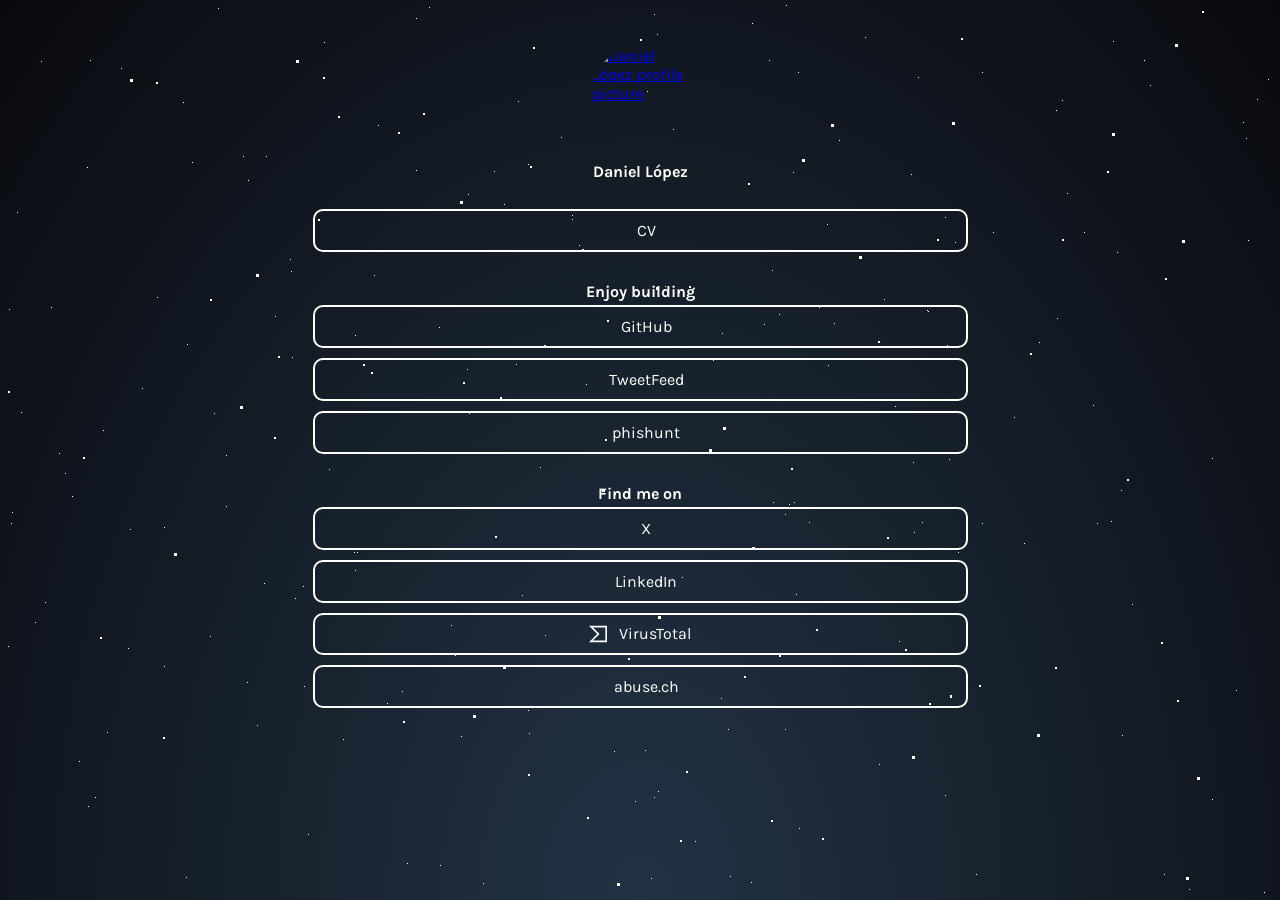
==== commit 13c5eb97: "Review fixes: links, metadata, accessibility, README Popup close no longer relies on history.back() " ====
--- a/index.html
+++ b/index.html
@@ -14,6 +14,7 @@
   <meta property="og:title" content="Daniel López | Cyber Threat Researcher">
   <meta property="og:description" content="Daniel López, Cyber Threat Researcher. Creator of phishunt.io and tweetfeed.live. Find me on GitHub, X, LinkedIn, VirusTotal and abuse.ch.">
   <meta property="og:image" content="https://avatars.githubusercontent.com/u/10616960">
+  <meta property="og:image:alt" content="Daniel López profile picture">
   <!-- Twitter / X -->
   <meta name="twitter:card" content="summary">
   <meta name="twitter:site" content="@0xDanielLopez">
@@ -21,15 +22,17 @@
   <meta name="twitter:title" content="Daniel López | Cyber Threat Researcher">
   <meta name="twitter:description" content="Creator of phishunt.io and tweetfeed.live. Find me on GitHub, X, LinkedIn, VirusTotal and abuse.ch.">
   <meta name="twitter:image" content="https://avatars.githubusercontent.com/u/10616960">
+  <meta name="twitter:image:alt" content="Daniel López profile picture">
   <!-- Favicon -->
-  <link rel="icon" href="https://avatars.githubusercontent.com/u/10616960" type="image/x-icon" />
+  <link rel="icon" href="https://avatars.githubusercontent.com/u/10616960" type="image/png" />
+  <link rel="apple-touch-icon" sizes="180x180" href="https://avatars.githubusercontent.com/u/10616960?s=180">
   <!-- Font Awesome icons (6.4.2+ required for fa-x-twitter) -->
   <link rel="stylesheet" href="https://use.fontawesome.com/releases/v6.5.2/css/all.css" integrity="sha384-PPIZEGYM1v8zp5Py7UjFb79S58UeqCL9pYVnVPURKEqvioPROaVAJKKLzvH2rDnI" crossorigin="anonymous" referrerpolicy="no-referrer">
   <!-- Core theme CSS -->
   <link rel="preconnect" href="https://fonts.googleapis.com">
   <link rel="preconnect" href="https://fonts.gstatic.com" crossorigin>
   <link rel="stylesheet" href="https://fonts.googleapis.com/css?family=Karla:400,700&display=swap">
-  <link rel="stylesheet" href="style.css">
+  <link rel="stylesheet" href="style.css?v=20260912b">
   <!-- Person schema: consolidates entity across sameAs profiles for Knowledge Graph -->
   <script type="application/ld+json">
   {
@@ -46,7 +49,8 @@
       "https://www.virustotal.com/gui/user/dlopezz",
       "https://bazaar.abuse.ch/user/3118/",
       "https://tweetfeed.live/",
-      "https://phishunt.io/"
+      "https://phishunt.io/",
+      "https://cv.daniel.tools/"
     ]
   }
   </script>
@@ -71,42 +75,42 @@
         </a>
       </div>
       <div class="popup-quote">
-        <span style="width:200px;">Hey, welcome to my Linktree!</span>
+        <span>Hey, welcome to my Linktree!</span>
       </div>
-      <button type="button" class="popup-close" onclick="history.back()" aria-label="Close">&times;</button>
+      <button type="button" class="popup-close" onclick="location.hash=''" aria-label="Close">&times;</button>
     </div>
   </div>
   <h1 id="userName">Daniel López</h1>
   <div id="links">
     <a class="link" href="https://cv.daniel.tools/" target="_blank" rel="noopener">
-      <i class="fa-solid fa-user" aria-hidden="true">&nbsp;&nbsp;&nbsp;</i>CV
+      <i class="fa-solid fa-user" aria-hidden="true"></i>CV<span class="sr-only"> (opens in a new tab)</span>
     </a>
-    <span class="textMiddle" style="margin-bottom: 3px;margin-top: 30px;"> Enjoy building</span>
+    <span class="textMiddle"> Enjoy building</span>
     <a class="link" href="https://github.com/0xDanielLopez" target="_blank" rel="noopener">
-      <i class="fab fa-github" aria-hidden="true">&nbsp;&nbsp;&nbsp;</i>GitHub
+      <i class="fab fa-github" aria-hidden="true"></i>GitHub<span class="sr-only"> (opens in a new tab)</span>
     </a>
     <a class="link" href="https://tweetfeed.live/" target="_blank" rel="noopener">
-      <i class="fa-solid fa-shield-halved" aria-hidden="true">&nbsp;&nbsp;&nbsp;</i>TweetFeed
+      <i class="fa-solid fa-shield-halved" aria-hidden="true"></i>TweetFeed<span class="sr-only"> (opens in a new tab)</span>
     </a>
     <a class="link" href="https://phishunt.io/" target="_blank" rel="noopener">
-      <i class="fas fa-fish" aria-hidden="true">&nbsp;&nbsp;&nbsp;</i>phishunt
+      <i class="fas fa-fish" aria-hidden="true"></i>phishunt<span class="sr-only"> (opens in a new tab)</span>
     </a>
-    <span class="textMiddle" style="margin-bottom: 3px;margin-top: 30px;"> Find me on</span>
+    <span class="textMiddle"> Find me on</span>
     <a class="link" href="https://x.com/0xDanielLopez" target="_blank" rel="noopener">
-      <i class="fab fa-x-twitter" aria-hidden="true">&nbsp;&nbsp;&nbsp;</i>X
+      <i class="fab fa-x-twitter" aria-hidden="true"></i>X<span class="sr-only"> (opens in a new tab)</span>
     </a>
     <a class="link" href="https://www.linkedin.com/in/0xDanielLopez" target="_blank" rel="noopener">
-      <i class="fab fa-linkedin" aria-hidden="true">&nbsp;&nbsp;&nbsp;</i>LinkedIn
+      <i class="fab fa-linkedin" aria-hidden="true"></i>LinkedIn<span class="sr-only"> (opens in a new tab)</span>
     </a>
     <a class="link" href="https://www.virustotal.com/gui/user/dlopezz" target="_blank" rel="noopener">
       <img class="VTlogo" src="virustotal.svg" alt="" aria-hidden="true" width="18" height="18">
-      <span class="link-text">&nbsp;&nbsp;&nbsp;VirusTotal</span>
+      <span class="link-text">VirusTotal</span><span class="sr-only"> (opens in a new tab)</span>
     </a>
     <a class="link" href="https://bazaar.abuse.ch/user/3118/" target="_blank" rel="noopener">
-      <i class="fa-solid fa-chevron-up" aria-hidden="true">&nbsp;&nbsp;&nbsp;</i>abuse.ch
+      <i class="fa-solid fa-chevron-up" aria-hidden="true"></i>abuse.ch<span class="sr-only"> (opens in a new tab)</span>
     </a>
   </div>
-  <div id="hashtag">
+  <div id="hashtag" aria-hidden="true">
     &nbsp;
   </div>
 </body>
--- a/style.css
+++ b/style.css
@@ -47,6 +47,8 @@
 }
 
 .textMiddle {
+    margin-top: 30px;
+    margin-bottom: 3px;
     color: var(--accentColor);
     font-size: 1rem;
     font-weight: bold;
@@ -60,6 +62,11 @@
 
 .VTlogo {
     filter: brightness(0) invert(1);
+    margin-right: 11.41px;
+}
+
+.link > i {
+    margin-right: 12px;
 }
 
 .link:hover>.VTlogo {
@@ -835,4 +842,15 @@
         16px 1650px #fff, 1021px 1075px #fff, 723px 424px #fff, 1175px 41px #fff,
         494px 1957px #fff, 1296px 431px #fff, 175px 1507px #fff, 831px 121px #fff,
         498px 1947px #fff, 617px 880px #fff, 240px 403px #fff;
-}+}
+.sr-only {
+    position: absolute;
+    width: 1px;
+    height: 1px;
+    margin: -1px;
+    padding: 0;
+    overflow: hidden;
+    clip-path: inset(50%);
+    white-space: nowrap;
+    border: 0;
+}
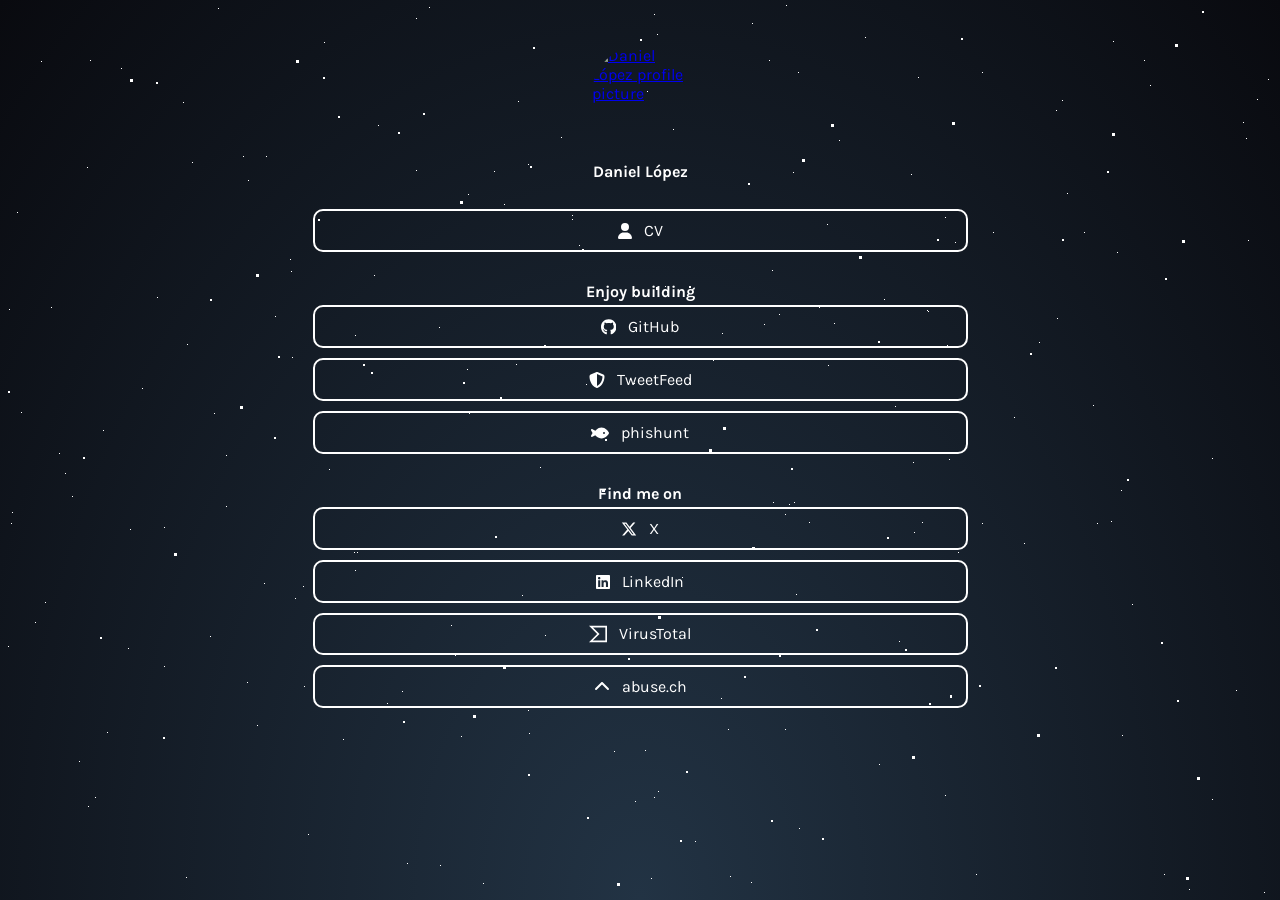
==== commit 53d7bff1: "Inline SVG icons instead of the Font Awesome webfont The seven glyphs are the same Font Awesome Free" ====
--- a/index.html
+++ b/index.html
@@ -26,13 +26,11 @@
   <!-- Favicon -->
   <link rel="icon" href="https://avatars.githubusercontent.com/u/10616960" type="image/png" />
   <link rel="apple-touch-icon" sizes="180x180" href="https://avatars.githubusercontent.com/u/10616960?s=180">
-  <!-- Font Awesome icons (6.4.2+ required for fa-x-twitter) -->
-  <link rel="stylesheet" href="https://use.fontawesome.com/releases/v6.5.2/css/all.css" integrity="sha384-PPIZEGYM1v8zp5Py7UjFb79S58UeqCL9pYVnVPURKEqvioPROaVAJKKLzvH2rDnI" crossorigin="anonymous" referrerpolicy="no-referrer">
   <!-- Core theme CSS -->
   <link rel="preconnect" href="https://fonts.googleapis.com">
   <link rel="preconnect" href="https://fonts.gstatic.com" crossorigin>
   <link rel="stylesheet" href="https://fonts.googleapis.com/css?family=Karla:400,700&display=swap">
-  <link rel="stylesheet" href="style.css?v=20260912b">
+  <link rel="stylesheet" href="style.css?v=20260912c">
   <!-- Person schema: consolidates entity across sameAs profiles for Knowledge Graph -->
   <script type="application/ld+json">
   {
@@ -77,37 +75,38 @@
       <div class="popup-quote">
         <span>Hey, welcome to my Linktree!</span>
       </div>
-      <button type="button" class="popup-close" onclick="location.hash=''" aria-label="Close">&times;</button>
+      <button type="button" class="popup-close" onclick="location.assign('#close')" aria-label="Close">&times;</button>
     </div>
   </div>
   <h1 id="userName">Daniel López</h1>
   <div id="links">
     <a class="link" href="https://cv.daniel.tools/" target="_blank" rel="noopener">
-      <i class="fa-solid fa-user" aria-hidden="true"></i>CV<span class="sr-only"> (opens in a new tab)</span>
+      <!-- Icons: Font Awesome Free 6.5.2 (CC BY 4.0), https://fontawesome.com -->
+      <svg class="icon" aria-hidden="true" focusable="false" viewBox="0 0 448 512"><path fill="currentColor" d="M224 256A128 128 0 1 0 224 0a128 128 0 1 0 0 256zm-45.7 48C79.8 304 0 383.8 0 482.3C0 498.7 13.3 512 29.7 512H418.3c16.4 0 29.7-13.3 29.7-29.7C448 383.8 368.2 304 269.7 304H178.3z"/></svg>CV<span class="sr-only"> (opens in a new tab)</span>
     </a>
     <span class="textMiddle"> Enjoy building</span>
     <a class="link" href="https://github.com/0xDanielLopez" target="_blank" rel="noopener">
-      <i class="fab fa-github" aria-hidden="true"></i>GitHub<span class="sr-only"> (opens in a new tab)</span>
+      <svg class="icon" aria-hidden="true" focusable="false" viewBox="0 0 496 512"><path fill="currentColor" d="M165.9 397.4c0 2-2.3 3.6-5.2 3.6-3.3.3-5.6-1.3-5.6-3.6 0-2 2.3-3.6 5.2-3.6 3-.3 5.6 1.3 5.6 3.6zm-31.1-4.5c-.7 2 1.3 4.3 4.3 4.9 2.6 1 5.6 0 6.2-2s-1.3-4.3-4.3-5.2c-2.6-.7-5.5.3-6.2 2.3zm44.2-1.7c-2.9.7-4.9 2.6-4.6 4.9.3 2 2.9 3.3 5.9 2.6 2.9-.7 4.9-2.6 4.6-4.6-.3-1.9-3-3.2-5.9-2.9zM244.8 8C106.1 8 0 113.3 0 252c0 110.9 69.8 205.8 169.5 239.2 12.8 2.3 17.3-5.6 17.3-12.1 0-6.2-.3-40.4-.3-61.4 0 0-70 15-84.7-29.8 0 0-11.4-29.1-27.8-36.6 0 0-22.9-15.7 1.6-15.4 0 0 24.9 2 38.6 25.8 21.9 38.6 58.6 27.5 72.9 20.9 2.3-16 8.8-27.1 16-33.7-55.9-6.2-112.3-14.3-112.3-110.5 0-27.5 7.6-41.3 23.6-58.9-2.6-6.5-11.1-33.3 2.6-67.9 20.9-6.5 69 27 69 27 20-5.6 41.5-8.5 62.8-8.5s42.8 2.9 62.8 8.5c0 0 48.1-33.6 69-27 13.7 34.7 5.2 61.4 2.6 67.9 16 17.7 25.8 31.5 25.8 58.9 0 96.5-58.9 104.2-114.8 110.5 9.2 7.9 17 22.9 17 46.4 0 33.7-.3 75.4-.3 83.6 0 6.5 4.6 14.4 17.3 12.1C428.2 457.8 496 362.9 496 252 496 113.3 383.5 8 244.8 8zM97.2 352.9c-1.3 1-1 3.3.7 5.2 1.6 1.6 3.9 2.3 5.2 1 1.3-1 1-3.3-.7-5.2-1.6-1.6-3.9-2.3-5.2-1zm-10.8-8.1c-.7 1.3.3 2.9 2.3 3.9 1.6 1 3.6.7 4.3-.7.7-1.3-.3-2.9-2.3-3.9-2-.6-3.6-.3-4.3.7zm32.4 35.6c-1.6 1.3-1 4.3 1.3 6.2 2.3 2.3 5.2 2.6 6.5 1 1.3-1.3.7-4.3-1.3-6.2-2.2-2.3-5.2-2.6-6.5-1zm-11.4-14.7c-1.6 1-1.6 3.6 0 5.9 1.6 2.3 4.3 3.3 5.6 2.3 1.6-1.3 1.6-3.9 0-6.2-1.4-2.3-4-3.3-5.6-2z"/></svg>GitHub<span class="sr-only"> (opens in a new tab)</span>
     </a>
     <a class="link" href="https://tweetfeed.live/" target="_blank" rel="noopener">
-      <i class="fa-solid fa-shield-halved" aria-hidden="true"></i>TweetFeed<span class="sr-only"> (opens in a new tab)</span>
+      <svg class="icon" aria-hidden="true" focusable="false" viewBox="0 0 512 512"><path fill="currentColor" d="M256 0c4.6 0 9.2 1 13.4 2.9L457.7 82.8c22 9.3 38.4 31 38.3 57.2c-.5 99.2-41.3 280.7-213.6 363.2c-16.7 8-36.1 8-52.8 0C57.3 420.7 16.5 239.2 16 140c-.1-26.2 16.3-47.9 38.3-57.2L242.7 2.9C246.8 1 251.4 0 256 0zm0 66.8V444.8C394 378 431.1 230.1 432 141.4L256 66.8l0 0z"/></svg>TweetFeed<span class="sr-only"> (opens in a new tab)</span>
     </a>
     <a class="link" href="https://phishunt.io/" target="_blank" rel="noopener">
-      <i class="fas fa-fish" aria-hidden="true"></i>phishunt<span class="sr-only"> (opens in a new tab)</span>
+      <svg class="icon" aria-hidden="true" focusable="false" viewBox="0 0 576 512"><path fill="currentColor" d="M180.5 141.5C219.7 108.5 272.6 80 336 80s116.3 28.5 155.5 61.5c39.1 33 66.9 72.4 81 99.8c4.7 9.2 4.7 20.1 0 29.3c-14.1 27.4-41.9 66.8-81 99.8C452.3 403.5 399.4 432 336 432s-116.3-28.5-155.5-61.5c-16.2-13.7-30.5-28.5-42.7-43.1L48.1 379.6c-12.5 7.3-28.4 5.3-38.7-4.9S-3 348.7 4.2 336.1L50 256 4.2 175.9c-7.2-12.6-5-28.4 5.3-38.6s26.1-12.2 38.7-4.9l89.7 52.3c12.2-14.6 26.5-29.4 42.7-43.1zM448 256a32 32 0 1 0 -64 0 32 32 0 1 0 64 0z"/></svg>phishunt<span class="sr-only"> (opens in a new tab)</span>
     </a>
     <span class="textMiddle"> Find me on</span>
     <a class="link" href="https://x.com/0xDanielLopez" target="_blank" rel="noopener">
-      <i class="fab fa-x-twitter" aria-hidden="true"></i>X<span class="sr-only"> (opens in a new tab)</span>
+      <svg class="icon" aria-hidden="true" focusable="false" viewBox="0 0 512 512"><path fill="currentColor" d="M389.2 48h70.6L305.6 224.2 487 464H345L233.7 318.6 106.5 464H35.8L200.7 275.5 26.8 48H172.4L272.9 180.9 389.2 48zM364.4 421.8h39.1L151.1 88h-42L364.4 421.8z"/></svg>X<span class="sr-only"> (opens in a new tab)</span>
     </a>
     <a class="link" href="https://www.linkedin.com/in/0xDanielLopez" target="_blank" rel="noopener">
-      <i class="fab fa-linkedin" aria-hidden="true"></i>LinkedIn<span class="sr-only"> (opens in a new tab)</span>
+      <svg class="icon" aria-hidden="true" focusable="false" viewBox="0 0 448 512"><path fill="currentColor" d="M416 32H31.9C14.3 32 0 46.5 0 64.3v383.4C0 465.5 14.3 480 31.9 480H416c17.6 0 32-14.5 32-32.3V64.3c0-17.8-14.4-32.3-32-32.3zM135.4 416H69V202.2h66.5V416zm-33.2-243c-21.3 0-38.5-17.3-38.5-38.5S80.9 96 102.2 96c21.2 0 38.5 17.3 38.5 38.5 0 21.3-17.2 38.5-38.5 38.5zm282.1 243h-66.4V312c0-24.8-.5-56.7-34.5-56.7-34.6 0-39.9 27-39.9 54.9V416h-66.4V202.2h63.7v29.2h.9c8.9-16.8 30.6-34.5 62.9-34.5 67.2 0 79.7 44.3 79.7 101.9V416z"/></svg>LinkedIn<span class="sr-only"> (opens in a new tab)</span>
     </a>
     <a class="link" href="https://www.virustotal.com/gui/user/dlopezz" target="_blank" rel="noopener">
       <img class="VTlogo" src="virustotal.svg" alt="" aria-hidden="true" width="18" height="18">
       <span class="link-text">VirusTotal</span><span class="sr-only"> (opens in a new tab)</span>
     </a>
     <a class="link" href="https://bazaar.abuse.ch/user/3118/" target="_blank" rel="noopener">
-      <i class="fa-solid fa-chevron-up" aria-hidden="true"></i>abuse.ch<span class="sr-only"> (opens in a new tab)</span>
+      <svg class="icon" aria-hidden="true" focusable="false" viewBox="0 0 512 512"><path fill="currentColor" d="M233.4 105.4c12.5-12.5 32.8-12.5 45.3 0l192 192c12.5 12.5 12.5 32.8 0 45.3s-32.8 12.5-45.3 0L256 173.3 86.6 342.6c-12.5 12.5-32.8 12.5-45.3 0s-12.5-32.8 0-45.3l192-192z"/></svg>abuse.ch<span class="sr-only"> (opens in a new tab)</span>
     </a>
   </div>
   <div id="hashtag" aria-hidden="true">
--- a/style.css
+++ b/style.css
@@ -65,8 +65,11 @@
     margin-right: 11.41px;
 }
 
-.link > i {
+.link > .icon {
+    width: auto;
+    height: 1em;
     margin-right: 12px;
+    vertical-align: -0.125em;
 }
 
 .link:hover>.VTlogo {
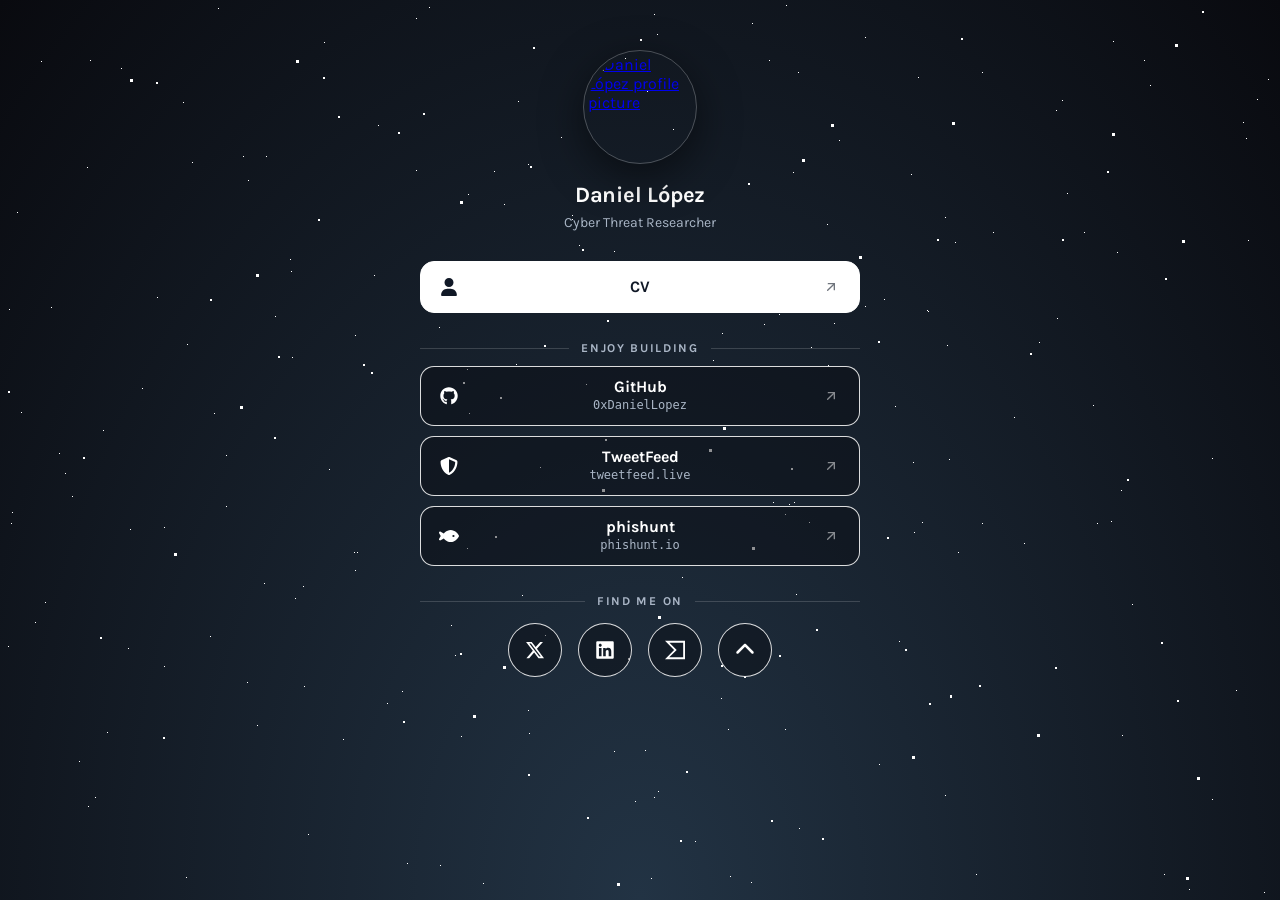
==== commit eb77f9b5: "Restyle the page: role line, project pills with domains, profile icon row - Primary CV pill, project" ====
--- a/index.html
+++ b/index.html
@@ -30,7 +30,7 @@
   <link rel="preconnect" href="https://fonts.googleapis.com">
   <link rel="preconnect" href="https://fonts.gstatic.com" crossorigin>
   <link rel="stylesheet" href="https://fonts.googleapis.com/css?family=Karla:400,700&display=swap">
-  <link rel="stylesheet" href="style.css?v=20260912c">
+  <link rel="stylesheet" href="style.css?v=20261018">
   <!-- Person schema: consolidates entity across sameAs profiles for Knowledge Graph -->
   <script type="application/ld+json">
   {
@@ -63,7 +63,7 @@
   </section>
   <!-- End of Parallax Pixel Background Animation -->
   <a id="profilePicture" href="#popup" aria-label="Open profile picture">
-    <img src="https://avatars.githubusercontent.com/u/10616960?s=192" alt="Daniel López profile picture" width="96" height="96" fetchpriority="high">
+    <img src="https://avatars.githubusercontent.com/u/10616960?s=240" alt="Daniel López profile picture" width="104" height="104" fetchpriority="high">
   </a>
   <div class="overlay" id="popup">
     <div class="popup">
@@ -79,39 +79,46 @@
     </div>
   </div>
   <h1 id="userName">Daniel López</h1>
-  <div id="links">
-    <a class="link" href="https://cv.daniel.tools/" target="_blank" rel="noopener">
+  <p class="role">Cyber Threat Researcher</p>
+  <nav id="links" aria-label="Links">
+    <a class="link link--primary" href="https://cv.daniel.tools/" target="_blank" rel="noopener">
       <!-- Icons: Font Awesome Free 6.5.2 (CC BY 4.0), https://fontawesome.com -->
-      <svg class="icon" aria-hidden="true" focusable="false" viewBox="0 0 448 512"><path fill="currentColor" d="M224 256A128 128 0 1 0 224 0a128 128 0 1 0 0 256zm-45.7 48C79.8 304 0 383.8 0 482.3C0 498.7 13.3 512 29.7 512H418.3c16.4 0 29.7-13.3 29.7-29.7C448 383.8 368.2 304 269.7 304H178.3z"/></svg>CV<span class="sr-only"> (opens in a new tab)</span>
+      <svg class="icon" aria-hidden="true" focusable="false" viewBox="0 0 448 512"><path fill="currentColor" d="M224 256A128 128 0 1 0 224 0a128 128 0 1 0 0 256zm-45.7 48C79.8 304 0 383.8 0 482.3C0 498.7 13.3 512 29.7 512H418.3c16.4 0 29.7-13.3 29.7-29.7C448 383.8 368.2 304 269.7 304H178.3z"/></svg>
+      <span class="link-body"><span class="link-text">CV</span></span><span class="sr-only"> (opens in a new tab)</span>
+      <svg class="go" aria-hidden="true" focusable="false" viewBox="0 0 24 24" fill="none" stroke="currentColor" stroke-width="2" stroke-linecap="round" stroke-linejoin="round"><path d="M7 17 17 7"/><path d="M8 7h9v9"/></svg>
     </a>
-    <span class="textMiddle"> Enjoy building</span>
-    <a class="link" href="https://github.com/0xDanielLopez" target="_blank" rel="noopener">
-      <svg class="icon" aria-hidden="true" focusable="false" viewBox="0 0 496 512"><path fill="currentColor" d="M165.9 397.4c0 2-2.3 3.6-5.2 3.6-3.3.3-5.6-1.3-5.6-3.6 0-2 2.3-3.6 5.2-3.6 3-.3 5.6 1.3 5.6 3.6zm-31.1-4.5c-.7 2 1.3 4.3 4.3 4.9 2.6 1 5.6 0 6.2-2s-1.3-4.3-4.3-5.2c-2.6-.7-5.5.3-6.2 2.3zm44.2-1.7c-2.9.7-4.9 2.6-4.6 4.9.3 2 2.9 3.3 5.9 2.6 2.9-.7 4.9-2.6 4.6-4.6-.3-1.9-3-3.2-5.9-2.9zM244.8 8C106.1 8 0 113.3 0 252c0 110.9 69.8 205.8 169.5 239.2 12.8 2.3 17.3-5.6 17.3-12.1 0-6.2-.3-40.4-.3-61.4 0 0-70 15-84.7-29.8 0 0-11.4-29.1-27.8-36.6 0 0-22.9-15.7 1.6-15.4 0 0 24.9 2 38.6 25.8 21.9 38.6 58.6 27.5 72.9 20.9 2.3-16 8.8-27.1 16-33.7-55.9-6.2-112.3-14.3-112.3-110.5 0-27.5 7.6-41.3 23.6-58.9-2.6-6.5-11.1-33.3 2.6-67.9 20.9-6.5 69 27 69 27 20-5.6 41.5-8.5 62.8-8.5s42.8 2.9 62.8 8.5c0 0 48.1-33.6 69-27 13.7 34.7 5.2 61.4 2.6 67.9 16 17.7 25.8 31.5 25.8 58.9 0 96.5-58.9 104.2-114.8 110.5 9.2 7.9 17 22.9 17 46.4 0 33.7-.3 75.4-.3 83.6 0 6.5 4.6 14.4 17.3 12.1C428.2 457.8 496 362.9 496 252 496 113.3 383.5 8 244.8 8zM97.2 352.9c-1.3 1-1 3.3.7 5.2 1.6 1.6 3.9 2.3 5.2 1 1.3-1 1-3.3-.7-5.2-1.6-1.6-3.9-2.3-5.2-1zm-10.8-8.1c-.7 1.3.3 2.9 2.3 3.9 1.6 1 3.6.7 4.3-.7.7-1.3-.3-2.9-2.3-3.9-2-.6-3.6-.3-4.3.7zm32.4 35.6c-1.6 1.3-1 4.3 1.3 6.2 2.3 2.3 5.2 2.6 6.5 1 1.3-1.3.7-4.3-1.3-6.2-2.2-2.3-5.2-2.6-6.5-1zm-11.4-14.7c-1.6 1-1.6 3.6 0 5.9 1.6 2.3 4.3 3.3 5.6 2.3 1.6-1.3 1.6-3.9 0-6.2-1.4-2.3-4-3.3-5.6-2z"/></svg>GitHub<span class="sr-only"> (opens in a new tab)</span>
+    <h2 class="textMiddle">Enjoy building</h2>
+    <a class="link link--project" href="https://github.com/0xDanielLopez" target="_blank" rel="noopener">
+      <svg class="icon" aria-hidden="true" focusable="false" viewBox="0 0 496 512"><path fill="currentColor" d="M165.9 397.4c0 2-2.3 3.6-5.2 3.6-3.3.3-5.6-1.3-5.6-3.6 0-2 2.3-3.6 5.2-3.6 3-.3 5.6 1.3 5.6 3.6zm-31.1-4.5c-.7 2 1.3 4.3 4.3 4.9 2.6 1 5.6 0 6.2-2s-1.3-4.3-4.3-5.2c-2.6-.7-5.5.3-6.2 2.3zm44.2-1.7c-2.9.7-4.9 2.6-4.6 4.9.3 2 2.9 3.3 5.9 2.6 2.9-.7 4.9-2.6 4.6-4.6-.3-1.9-3-3.2-5.9-2.9zM244.8 8C106.1 8 0 113.3 0 252c0 110.9 69.8 205.8 169.5 239.2 12.8 2.3 17.3-5.6 17.3-12.1 0-6.2-.3-40.4-.3-61.4 0 0-70 15-84.7-29.8 0 0-11.4-29.1-27.8-36.6 0 0-22.9-15.7 1.6-15.4 0 0 24.9 2 38.6 25.8 21.9 38.6 58.6 27.5 72.9 20.9 2.3-16 8.8-27.1 16-33.7-55.9-6.2-112.3-14.3-112.3-110.5 0-27.5 7.6-41.3 23.6-58.9-2.6-6.5-11.1-33.3 2.6-67.9 20.9-6.5 69 27 69 27 20-5.6 41.5-8.5 62.8-8.5s42.8 2.9 62.8 8.5c0 0 48.1-33.6 69-27 13.7 34.7 5.2 61.4 2.6 67.9 16 17.7 25.8 31.5 25.8 58.9 0 96.5-58.9 104.2-114.8 110.5 9.2 7.9 17 22.9 17 46.4 0 33.7-.3 75.4-.3 83.6 0 6.5 4.6 14.4 17.3 12.1C428.2 457.8 496 362.9 496 252 496 113.3 383.5 8 244.8 8zM97.2 352.9c-1.3 1-1 3.3.7 5.2 1.6 1.6 3.9 2.3 5.2 1 1.3-1 1-3.3-.7-5.2-1.6-1.6-3.9-2.3-5.2-1zm-10.8-8.1c-.7 1.3.3 2.9 2.3 3.9 1.6 1 3.6.7 4.3-.7.7-1.3-.3-2.9-2.3-3.9-2-.6-3.6-.3-4.3.7zm32.4 35.6c-1.6 1.3-1 4.3 1.3 6.2 2.3 2.3 5.2 2.6 6.5 1 1.3-1.3.7-4.3-1.3-6.2-2.2-2.3-5.2-2.6-6.5-1zm-11.4-14.7c-1.6 1-1.6 3.6 0 5.9 1.6 2.3 4.3 3.3 5.6 2.3 1.6-1.3 1.6-3.9 0-6.2-1.4-2.3-4-3.3-5.6-2z"/></svg>
+      <span class="link-body"><span class="link-text">GitHub</span><span class="link-sub">0xDanielLopez</span></span><span class="sr-only"> (opens in a new tab)</span>
+      <svg class="go" aria-hidden="true" focusable="false" viewBox="0 0 24 24" fill="none" stroke="currentColor" stroke-width="2" stroke-linecap="round" stroke-linejoin="round"><path d="M7 17 17 7"/><path d="M8 7h9v9"/></svg>
     </a>
-    <a class="link" href="https://tweetfeed.live/" target="_blank" rel="noopener">
-      <svg class="icon" aria-hidden="true" focusable="false" viewBox="0 0 512 512"><path fill="currentColor" d="M256 0c4.6 0 9.2 1 13.4 2.9L457.7 82.8c22 9.3 38.4 31 38.3 57.2c-.5 99.2-41.3 280.7-213.6 363.2c-16.7 8-36.1 8-52.8 0C57.3 420.7 16.5 239.2 16 140c-.1-26.2 16.3-47.9 38.3-57.2L242.7 2.9C246.8 1 251.4 0 256 0zm0 66.8V444.8C394 378 431.1 230.1 432 141.4L256 66.8l0 0z"/></svg>TweetFeed<span class="sr-only"> (opens in a new tab)</span>
+    <a class="link link--project" href="https://tweetfeed.live/" target="_blank" rel="noopener">
+      <svg class="icon" aria-hidden="true" focusable="false" viewBox="0 0 512 512"><path fill="currentColor" d="M256 0c4.6 0 9.2 1 13.4 2.9L457.7 82.8c22 9.3 38.4 31 38.3 57.2c-.5 99.2-41.3 280.7-213.6 363.2c-16.7 8-36.1 8-52.8 0C57.3 420.7 16.5 239.2 16 140c-.1-26.2 16.3-47.9 38.3-57.2L242.7 2.9C246.8 1 251.4 0 256 0zm0 66.8V444.8C394 378 431.1 230.1 432 141.4L256 66.8l0 0z"/></svg>
+      <span class="link-body"><span class="link-text">TweetFeed</span><span class="link-sub">tweetfeed.live</span></span><span class="sr-only"> (opens in a new tab)</span>
+      <svg class="go" aria-hidden="true" focusable="false" viewBox="0 0 24 24" fill="none" stroke="currentColor" stroke-width="2" stroke-linecap="round" stroke-linejoin="round"><path d="M7 17 17 7"/><path d="M8 7h9v9"/></svg>
     </a>
-    <a class="link" href="https://phishunt.io/" target="_blank" rel="noopener">
-      <svg class="icon" aria-hidden="true" focusable="false" viewBox="0 0 576 512"><path fill="currentColor" d="M180.5 141.5C219.7 108.5 272.6 80 336 80s116.3 28.5 155.5 61.5c39.1 33 66.9 72.4 81 99.8c4.7 9.2 4.7 20.1 0 29.3c-14.1 27.4-41.9 66.8-81 99.8C452.3 403.5 399.4 432 336 432s-116.3-28.5-155.5-61.5c-16.2-13.7-30.5-28.5-42.7-43.1L48.1 379.6c-12.5 7.3-28.4 5.3-38.7-4.9S-3 348.7 4.2 336.1L50 256 4.2 175.9c-7.2-12.6-5-28.4 5.3-38.6s26.1-12.2 38.7-4.9l89.7 52.3c12.2-14.6 26.5-29.4 42.7-43.1zM448 256a32 32 0 1 0 -64 0 32 32 0 1 0 64 0z"/></svg>phishunt<span class="sr-only"> (opens in a new tab)</span>
+    <a class="link link--project" href="https://phishunt.io/" target="_blank" rel="noopener">
+      <svg class="icon" aria-hidden="true" focusable="false" viewBox="0 0 576 512"><path fill="currentColor" d="M180.5 141.5C219.7 108.5 272.6 80 336 80s116.3 28.5 155.5 61.5c39.1 33 66.9 72.4 81 99.8c4.7 9.2 4.7 20.1 0 29.3c-14.1 27.4-41.9 66.8-81 99.8C452.3 403.5 399.4 432 336 432s-116.3-28.5-155.5-61.5c-16.2-13.7-30.5-28.5-42.7-43.1L48.1 379.6c-12.5 7.3-28.4 5.3-38.7-4.9S-3 348.7 4.2 336.1L50 256 4.2 175.9c-7.2-12.6-5-28.4 5.3-38.6s26.1-12.2 38.7-4.9l89.7 52.3c12.2-14.6 26.5-29.4 42.7-43.1zM448 256a32 32 0 1 0 -64 0 32 32 0 1 0 64 0z"/></svg>
+      <span class="link-body"><span class="link-text">phishunt</span><span class="link-sub">phishunt.io</span></span><span class="sr-only"> (opens in a new tab)</span>
+      <svg class="go" aria-hidden="true" focusable="false" viewBox="0 0 24 24" fill="none" stroke="currentColor" stroke-width="2" stroke-linecap="round" stroke-linejoin="round"><path d="M7 17 17 7"/><path d="M8 7h9v9"/></svg>
     </a>
-    <span class="textMiddle"> Find me on</span>
-    <a class="link" href="https://x.com/0xDanielLopez" target="_blank" rel="noopener">
-      <svg class="icon" aria-hidden="true" focusable="false" viewBox="0 0 512 512"><path fill="currentColor" d="M389.2 48h70.6L305.6 224.2 487 464H345L233.7 318.6 106.5 464H35.8L200.7 275.5 26.8 48H172.4L272.9 180.9 389.2 48zM364.4 421.8h39.1L151.1 88h-42L364.4 421.8z"/></svg>X<span class="sr-only"> (opens in a new tab)</span>
-    </a>
-    <a class="link" href="https://www.linkedin.com/in/0xDanielLopez" target="_blank" rel="noopener">
-      <svg class="icon" aria-hidden="true" focusable="false" viewBox="0 0 448 512"><path fill="currentColor" d="M416 32H31.9C14.3 32 0 46.5 0 64.3v383.4C0 465.5 14.3 480 31.9 480H416c17.6 0 32-14.5 32-32.3V64.3c0-17.8-14.4-32.3-32-32.3zM135.4 416H69V202.2h66.5V416zm-33.2-243c-21.3 0-38.5-17.3-38.5-38.5S80.9 96 102.2 96c21.2 0 38.5 17.3 38.5 38.5 0 21.3-17.2 38.5-38.5 38.5zm282.1 243h-66.4V312c0-24.8-.5-56.7-34.5-56.7-34.6 0-39.9 27-39.9 54.9V416h-66.4V202.2h63.7v29.2h.9c8.9-16.8 30.6-34.5 62.9-34.5 67.2 0 79.7 44.3 79.7 101.9V416z"/></svg>LinkedIn<span class="sr-only"> (opens in a new tab)</span>
-    </a>
-    <a class="link" href="https://www.virustotal.com/gui/user/dlopezz" target="_blank" rel="noopener">
-      <img class="VTlogo" src="virustotal.svg" alt="" aria-hidden="true" width="18" height="18">
-      <span class="link-text">VirusTotal</span><span class="sr-only"> (opens in a new tab)</span>
-    </a>
-    <a class="link" href="https://bazaar.abuse.ch/user/3118/" target="_blank" rel="noopener">
-      <svg class="icon" aria-hidden="true" focusable="false" viewBox="0 0 512 512"><path fill="currentColor" d="M233.4 105.4c12.5-12.5 32.8-12.5 45.3 0l192 192c12.5 12.5 12.5 32.8 0 45.3s-32.8 12.5-45.3 0L256 173.3 86.6 342.6c-12.5 12.5-32.8 12.5-45.3 0s-12.5-32.8 0-45.3l192-192z"/></svg>abuse.ch<span class="sr-only"> (opens in a new tab)</span>
-    </a>
-  </div>
-  <div id="hashtag" aria-hidden="true">
-    &nbsp;
-  </div>
+    <h2 class="textMiddle">Find me on</h2>
+    <div class="socials">
+      <a class="social" href="https://x.com/0xDanielLopez" target="_blank" rel="noopener">
+        <svg class="icon" aria-hidden="true" focusable="false" viewBox="0 0 512 512"><path fill="currentColor" d="M389.2 48h70.6L305.6 224.2 487 464H345L233.7 318.6 106.5 464H35.8L200.7 275.5 26.8 48H172.4L272.9 180.9 389.2 48zM364.4 421.8h39.1L151.1 88h-42L364.4 421.8z"/></svg><span class="sr-only">X (opens in a new tab)</span>
+      </a>
+      <a class="social" href="https://www.linkedin.com/in/0xDanielLopez" target="_blank" rel="noopener">
+        <svg class="icon" aria-hidden="true" focusable="false" viewBox="0 0 448 512"><path fill="currentColor" d="M416 32H31.9C14.3 32 0 46.5 0 64.3v383.4C0 465.5 14.3 480 31.9 480H416c17.6 0 32-14.5 32-32.3V64.3c0-17.8-14.4-32.3-32-32.3zM135.4 416H69V202.2h66.5V416zm-33.2-243c-21.3 0-38.5-17.3-38.5-38.5S80.9 96 102.2 96c21.2 0 38.5 17.3 38.5 38.5 0 21.3-17.2 38.5-38.5 38.5zm282.1 243h-66.4V312c0-24.8-.5-56.7-34.5-56.7-34.6 0-39.9 27-39.9 54.9V416h-66.4V202.2h63.7v29.2h.9c8.9-16.8 30.6-34.5 62.9-34.5 67.2 0 79.7 44.3 79.7 101.9V416z"/></svg><span class="sr-only">LinkedIn (opens in a new tab)</span>
+      </a>
+      <a class="social" href="https://www.virustotal.com/gui/user/dlopezz" target="_blank" rel="noopener">
+        <svg class="icon" aria-hidden="true" focusable="false" viewBox="0 0 64 64"><path fill="currentColor" d="M29.06 32L0 61.257h64V2.743H0zm29.09 23.406H13.53l23.94-23.552-23.296-23.26H58.15z"/></svg><span class="sr-only">VirusTotal (opens in a new tab)</span>
+      </a>
+      <a class="social" href="https://bazaar.abuse.ch/user/3118/" target="_blank" rel="noopener">
+        <svg class="icon" aria-hidden="true" focusable="false" viewBox="0 0 512 512"><path fill="currentColor" d="M233.4 105.4c12.5-12.5 32.8-12.5 45.3 0l192 192c12.5 12.5 12.5 32.8 0 45.3s-32.8 12.5-45.3 0L256 173.3 86.6 342.6c-12.5 12.5-32.8 12.5-45.3 0s-12.5-32.8 0-45.3l192-192z"/></svg><span class="sr-only">abuse.ch (opens in a new tab)</span>
+      </a>
+    </div>
+  </nav>
 </body>
 
 </html>
--- a/style.css
+++ b/style.css
@@ -2,7 +2,16 @@
     --bgColor: #223344;
     --bgColor2: #090a0f;
     --accentColor: #FFF;
+    --ink: #101826;
+    --muted: #aab6c6;
+    --muted-on-light: #4a5668;
+    --line: rgba(255, 255, 255, .16);
+    --pill-border: rgba(255, 255, 255, .85);
+    --pill-bg: rgba(9, 12, 18, .45);
+    --radius: 14px;
     --font: 'Karla', sans-serif;
+    /* Karla draws "0x" like "Ox", so handles and domains use a monospace stack */
+    --mono: ui-monospace, "SF Mono", Menlo, Consolas, "Roboto Mono", monospace;
     --delay: .3s;
 }
 
@@ -12,7 +21,6 @@
     min-height: 100vh;
     font-family: var(--font);
     background: radial-gradient(ellipse at bottom, var(--bgColor) 0%, var(--bgColor2) 100%);
-    /* background-image: url('https://bit.ly/3nFVqJh'); */
     opacity: 0;
     animation: 1s ease-out var(--delay) 1 transitionAnimation;
     /* duration/timing-function/delay/iterations/name */
@@ -22,124 +30,213 @@
     position: relative;
 }
 
-#profilePicture,
+#profilePicture {
+    position: relative;
+    display: block;
+    width: 104px;
+    height: 104px;
+    margin: 44px auto 0;
+    padding: 4px;
+    border: 1px solid rgba(255, 255, 255, .24);
+    border-radius: 50%;
+    box-shadow: 0 12px 40px rgba(0, 0, 0, .5);
+    -webkit-tap-highlight-color: transparent;
+}
+
 #profilePicture img {
-    position: relative;
-    width: 96px;
-    height: 96px;
     display: block;
-    margin: 40px auto 20px;
+    width: 104px;
+    height: 104px;
     border-radius: 50%;
-    -webkit-tap-highlight-color: transparent;
 }
 
 #userName {
     color: var(--accentColor);
-    font-size: 1rem;
+    font-size: 1.375rem;
+    font-weight: bold;
+    line-height: 1.2;
+    letter-spacing: -.01em;
+    display: block;
+    width: 100%;
+    text-align: center;
+    margin: 18px 0 0;
+}
+
+.role {
+    margin: 6px 0 0;
+    color: var(--muted);
+    font-size: .875rem;
+    line-height: 1.3;
+    text-align: center;
+}
+
+#links {
+    box-sizing: border-box;
+    max-width: 480px;
+    margin: 28px auto 0;
+    padding: 0 20px 48px;
+    display: flex;
+    flex-direction: column;
+    gap: 10px;
+}
+
+/* Section label between two hairlines */
+.textMiddle {
+    display: flex;
+    align-items: center;
+    gap: 12px;
+    margin: 18px 0 0;
+    color: var(--muted);
+    font-size: .75rem;
     font-weight: bold;
     line-height: 1.25;
-    display: block;
-    font-family: var(--font);
-    width: 100%;
-    text-align: center;
-    text-decoration: none;
-    margin: 0;  /* override h1 default margin so layout stays identical to old <div> */
-}
-
-.textMiddle {
-    margin-top: 30px;
-    margin-bottom: 3px;
-    color: var(--accentColor);
-    font-size: 1rem;
-    font-weight: bold;
-    line-height: 1.25;
-    display: block;
-    font-family: var(--font);
-    width: 100%;
-    text-align: center;
-    text-decoration: none;
-}
-
-.VTlogo {
-    filter: brightness(0) invert(1);
-    margin-right: 11.41px;
-}
-
-.link > .icon {
-    width: auto;
-    height: 1em;
-    margin-right: 12px;
-    vertical-align: -0.125em;
-}
-
-.link:hover>.VTlogo {
-    filter: contrast(50%);
-}
-
-#links {
-    max-width: 675px;
-    width: auto;
-    display: block;
-    margin: 27px auto;
-}
-
-.link-text {
-    line-height: 18px;
-}
-
+    letter-spacing: .14em;
+    text-transform: uppercase;
+}
+
+.textMiddle::before,
+.textMiddle::after {
+    content: '';
+    flex: 1;
+    height: 1px;
+    background: var(--line);
+}
+
+/* Pill: icon on the left, label centred, arrow on the right (both side slots 20px wide) */
 .link {
     position: relative;
-    background-color: transparent;
+    display: flex;
+    align-items: center;
+    box-sizing: border-box;
+    min-height: 52px;
+    padding: 8px 18px;
     color: var(--accentColor);
-    border: solid var(--accentColor) 2px;
-    border-radius: 10px;
+    background-color: var(--pill-bg);
+    border: 1.5px solid var(--pill-border);
+    border-radius: var(--radius);
     font-size: 1rem;
+    text-decoration: none;
+    -webkit-tap-highlight-color: transparent;
+    transition: background-color .15s ease, border-color .15s ease, color .15s ease;
+}
+
+.link--project {
+    min-height: 60px;
+}
+
+.link > .icon {
+    flex: none;
+    width: 20px;
+    height: 18px;
+}
+
+.link > .go {
+    flex: none;
+    width: 20px;
+    height: 16px;
+    opacity: .5;
+}
+
+.link-body {
+    flex: 1;
+    min-width: 0;
+    display: flex;
+    flex-direction: column;
+    align-items: center;
+    gap: 2px;
     text-align: center;
-    display: block;
-    margin-left: 10px;
-    margin-right: 10px;
-    margin-bottom: 10px;
-    padding: 10px;
-    /* 17px */
-    text-decoration: none;
-    /* transition: all .25s cubic-bezier(.08, .59, .29, .99); */
-    -webkit-tap-highlight-color: transparent;
+}
+
+.link-text {
+    font-weight: bold;
+    line-height: 1.2;
+}
+
+.link-sub {
+    font-family: var(--mono);
+    font-size: .75rem;
+    line-height: 1.3;
+    color: var(--muted);
+}
+
+.link--primary {
+    color: var(--ink);
+    background-color: var(--accentColor);
+    border-color: var(--accentColor);
+}
+
+.link--primary > .go {
+    opacity: .6;
+}
+
+/* Profiles: a row of round icon buttons */
+.socials {
+    display: flex;
+    justify-content: center;
+    gap: 16px;
+    margin-top: 4px;
+}
+
+.social {
+    position: relative;
     display: flex;
     align-items: center;
     justify-content: center;
+    box-sizing: border-box;
+    width: 54px;
+    height: 54px;
+    color: var(--accentColor);
+    background-color: var(--pill-bg);
+    border: 1.5px solid var(--pill-border);
+    border-radius: 50%;
+    -webkit-tap-highlight-color: transparent;
+    transition: background-color .15s ease, border-color .15s ease, color .15s ease;
+}
+
+.social > .icon {
+    width: 20px;
+    height: 20px;
 }
 
 @media (hover: hover) {
-    .link:hover {
+    .link:hover,
+    .social:hover {
         background-color: var(--accentColor);
-        color: var(--bgColor);
-    }
-}
-
-.link:active {
+        border-color: var(--accentColor);
+        color: var(--ink);
+    }
+
+    .link:hover .link-sub {
+        color: var(--muted-on-light);
+    }
+
+    .link--primary:hover {
+        background-color: transparent;
+        color: var(--accentColor);
+    }
+}
+
+.link:active,
+.social:active {
     background-color: var(--accentColor);
-    color: var(--bgColor);
-}
-
-#hashtag {
-    position: relative;
-    padding-bottom: 20px;
+    border-color: var(--accentColor);
+    color: var(--ink);
+}
+
+.link:active .link-sub {
+    color: var(--muted-on-light);
+}
+
+.link--primary:active {
+    background-color: transparent;
     color: var(--accentColor);
-    font-size: 1rem;
-    display: block;
-    font-family: var(--font);
-    width: 100%;
-    text-align: center;
-
-    /*  animation   */
-    overflow: hidden;
-    background: linear-gradient(90deg, var(--bgColor), var(--accentColor), var(--bgColor));
-    background-repeat: no-repeat;
-    background-size: 80%;
-    animation: animate 3s linear var(--delay) infinite;
-    -webkit-background-clip: text;
-    background-clip: text;
-    -webkit-text-fill-color: rgba(255, 255, 255, 0);
+}
+
+.link:focus-visible,
+.social:focus-visible,
+#profilePicture:focus-visible {
+    outline: 2px solid var(--accentColor);
+    outline-offset: 3px;
 }
 
 
@@ -153,16 +250,6 @@
     100% {
         opacity: 1;
         transform: translateY(0);
-    }
-}
-
-@keyframes animate {
-    0% {
-        background-position: -500%;
-    }
-
-    100% {
-        background-position: 500%;
     }
 }
 
@@ -857,3 +944,21 @@
     white-space: nowrap;
     border: 0;
 }
+
+@media (prefers-reduced-motion: reduce) {
+    body {
+        animation: none;
+        opacity: 1;
+    }
+
+    #stars1,
+    #stars2,
+    #stars3 {
+        animation: none;
+    }
+
+    .link,
+    .social {
+        transition: none;
+    }
+}
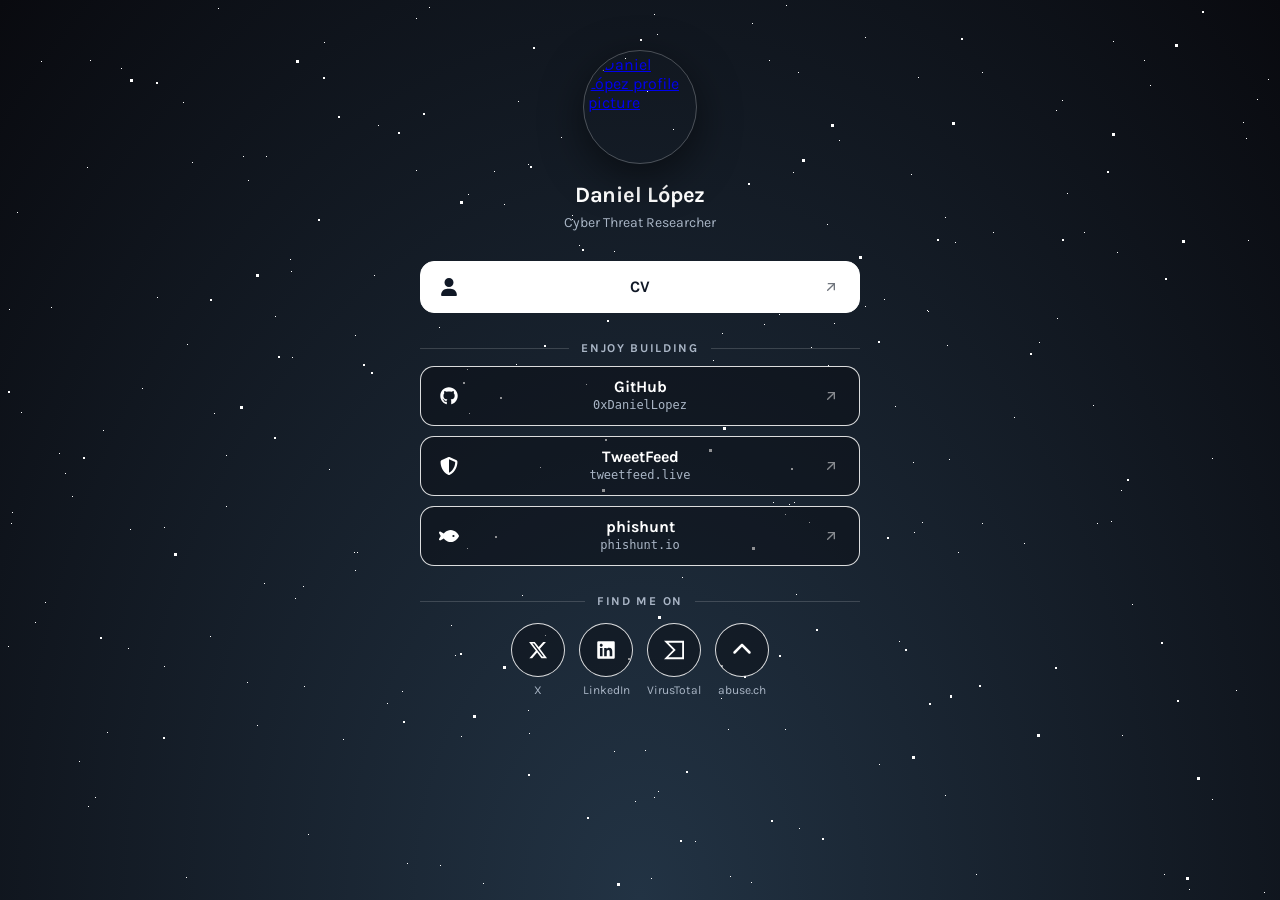
==== commit ec579c24: "Show each profile's name below its round icon Co-Authored-By: Claude Opus 5.5 (1M context) <noreply@" ====
--- a/index.html
+++ b/index.html
@@ -30,7 +30,7 @@
   <link rel="preconnect" href="https://fonts.googleapis.com">
   <link rel="preconnect" href="https://fonts.gstatic.com" crossorigin>
   <link rel="stylesheet" href="https://fonts.googleapis.com/css?family=Karla:400,700&display=swap">
-  <link rel="stylesheet" href="style.css?v=20261018">
+  <link rel="stylesheet" href="style.css?v=20261018b">
   <!-- Person schema: consolidates entity across sameAs profiles for Knowledge Graph -->
   <script type="application/ld+json">
   {
@@ -106,16 +106,20 @@
     <h2 class="textMiddle">Find me on</h2>
     <div class="socials">
       <a class="social" href="https://x.com/0xDanielLopez" target="_blank" rel="noopener">
-        <svg class="icon" aria-hidden="true" focusable="false" viewBox="0 0 512 512"><path fill="currentColor" d="M389.2 48h70.6L305.6 224.2 487 464H345L233.7 318.6 106.5 464H35.8L200.7 275.5 26.8 48H172.4L272.9 180.9 389.2 48zM364.4 421.8h39.1L151.1 88h-42L364.4 421.8z"/></svg><span class="sr-only">X (opens in a new tab)</span>
+        <span class="social-icon"><svg class="icon" aria-hidden="true" focusable="false" viewBox="0 0 512 512"><path fill="currentColor" d="M389.2 48h70.6L305.6 224.2 487 464H345L233.7 318.6 106.5 464H35.8L200.7 275.5 26.8 48H172.4L272.9 180.9 389.2 48zM364.4 421.8h39.1L151.1 88h-42L364.4 421.8z"/></svg></span>
+        <span class="social-label">X</span><span class="sr-only"> (opens in a new tab)</span>
       </a>
       <a class="social" href="https://www.linkedin.com/in/0xDanielLopez" target="_blank" rel="noopener">
-        <svg class="icon" aria-hidden="true" focusable="false" viewBox="0 0 448 512"><path fill="currentColor" d="M416 32H31.9C14.3 32 0 46.5 0 64.3v383.4C0 465.5 14.3 480 31.9 480H416c17.6 0 32-14.5 32-32.3V64.3c0-17.8-14.4-32.3-32-32.3zM135.4 416H69V202.2h66.5V416zm-33.2-243c-21.3 0-38.5-17.3-38.5-38.5S80.9 96 102.2 96c21.2 0 38.5 17.3 38.5 38.5 0 21.3-17.2 38.5-38.5 38.5zm282.1 243h-66.4V312c0-24.8-.5-56.7-34.5-56.7-34.6 0-39.9 27-39.9 54.9V416h-66.4V202.2h63.7v29.2h.9c8.9-16.8 30.6-34.5 62.9-34.5 67.2 0 79.7 44.3 79.7 101.9V416z"/></svg><span class="sr-only">LinkedIn (opens in a new tab)</span>
+        <span class="social-icon"><svg class="icon" aria-hidden="true" focusable="false" viewBox="0 0 448 512"><path fill="currentColor" d="M416 32H31.9C14.3 32 0 46.5 0 64.3v383.4C0 465.5 14.3 480 31.9 480H416c17.6 0 32-14.5 32-32.3V64.3c0-17.8-14.4-32.3-32-32.3zM135.4 416H69V202.2h66.5V416zm-33.2-243c-21.3 0-38.5-17.3-38.5-38.5S80.9 96 102.2 96c21.2 0 38.5 17.3 38.5 38.5 0 21.3-17.2 38.5-38.5 38.5zm282.1 243h-66.4V312c0-24.8-.5-56.7-34.5-56.7-34.6 0-39.9 27-39.9 54.9V416h-66.4V202.2h63.7v29.2h.9c8.9-16.8 30.6-34.5 62.9-34.5 67.2 0 79.7 44.3 79.7 101.9V416z"/></svg></span>
+        <span class="social-label">LinkedIn</span><span class="sr-only"> (opens in a new tab)</span>
       </a>
       <a class="social" href="https://www.virustotal.com/gui/user/dlopezz" target="_blank" rel="noopener">
-        <svg class="icon" aria-hidden="true" focusable="false" viewBox="0 0 64 64"><path fill="currentColor" d="M29.06 32L0 61.257h64V2.743H0zm29.09 23.406H13.53l23.94-23.552-23.296-23.26H58.15z"/></svg><span class="sr-only">VirusTotal (opens in a new tab)</span>
+        <span class="social-icon"><svg class="icon" aria-hidden="true" focusable="false" viewBox="0 0 64 64"><path fill="currentColor" d="M29.06 32L0 61.257h64V2.743H0zm29.09 23.406H13.53l23.94-23.552-23.296-23.26H58.15z"/></svg></span>
+        <span class="social-label">VirusTotal</span><span class="sr-only"> (opens in a new tab)</span>
       </a>
       <a class="social" href="https://bazaar.abuse.ch/user/3118/" target="_blank" rel="noopener">
-        <svg class="icon" aria-hidden="true" focusable="false" viewBox="0 0 512 512"><path fill="currentColor" d="M233.4 105.4c12.5-12.5 32.8-12.5 45.3 0l192 192c12.5 12.5 12.5 32.8 0 45.3s-32.8 12.5-45.3 0L256 173.3 86.6 342.6c-12.5 12.5-32.8 12.5-45.3 0s-12.5-32.8 0-45.3l192-192z"/></svg><span class="sr-only">abuse.ch (opens in a new tab)</span>
+        <span class="social-icon"><svg class="icon" aria-hidden="true" focusable="false" viewBox="0 0 512 512"><path fill="currentColor" d="M233.4 105.4c12.5-12.5 32.8-12.5 45.3 0l192 192c12.5 12.5 12.5 32.8 0 45.3s-32.8 12.5-45.3 0L256 173.3 86.6 342.6c-12.5 12.5-32.8 12.5-45.3 0s-12.5-32.8 0-45.3l192-192z"/></svg></span>
+        <span class="social-label">abuse.ch</span><span class="sr-only"> (opens in a new tab)</span>
       </a>
     </div>
   </nav>
--- a/style.css
+++ b/style.css
@@ -169,38 +169,55 @@
     opacity: .6;
 }
 
-/* Profiles: a row of round icon buttons */
+/* Profiles: a row of round icon buttons, each with its name below */
 .socials {
     display: flex;
     justify-content: center;
-    gap: 16px;
+    gap: 14px;
     margin-top: 4px;
 }
 
 .social {
     position: relative;
+    display: flex;
+    flex-direction: column;
+    align-items: center;
+    gap: 6px;
+    min-width: 54px;
+    border-radius: 12px;
+    color: var(--accentColor);
+    text-decoration: none;
+    -webkit-tap-highlight-color: transparent;
+}
+
+.social-icon {
     display: flex;
     align-items: center;
     justify-content: center;
     box-sizing: border-box;
     width: 54px;
     height: 54px;
-    color: var(--accentColor);
     background-color: var(--pill-bg);
     border: 1.5px solid var(--pill-border);
     border-radius: 50%;
-    -webkit-tap-highlight-color: transparent;
     transition: background-color .15s ease, border-color .15s ease, color .15s ease;
 }
 
-.social > .icon {
+.social-icon > .icon {
     width: 20px;
     height: 20px;
 }
 
+.social-label {
+    color: var(--muted);
+    font-size: .75rem;
+    line-height: 1.2;
+    transition: color .15s ease;
+}
+
 @media (hover: hover) {
     .link:hover,
-    .social:hover {
+    .social:hover .social-icon {
         background-color: var(--accentColor);
         border-color: var(--accentColor);
         color: var(--ink);
@@ -210,6 +227,10 @@
         color: var(--muted-on-light);
     }
 
+    .social:hover .social-label {
+        color: var(--accentColor);
+    }
+
     .link--primary:hover {
         background-color: transparent;
         color: var(--accentColor);
@@ -217,7 +238,7 @@
 }
 
 .link:active,
-.social:active {
+.social:active .social-icon {
     background-color: var(--accentColor);
     border-color: var(--accentColor);
     color: var(--ink);
@@ -958,7 +979,8 @@
     }
 
     .link,
-    .social {
+    .social-icon,
+    .social-label {
         transition: none;
     }
 }
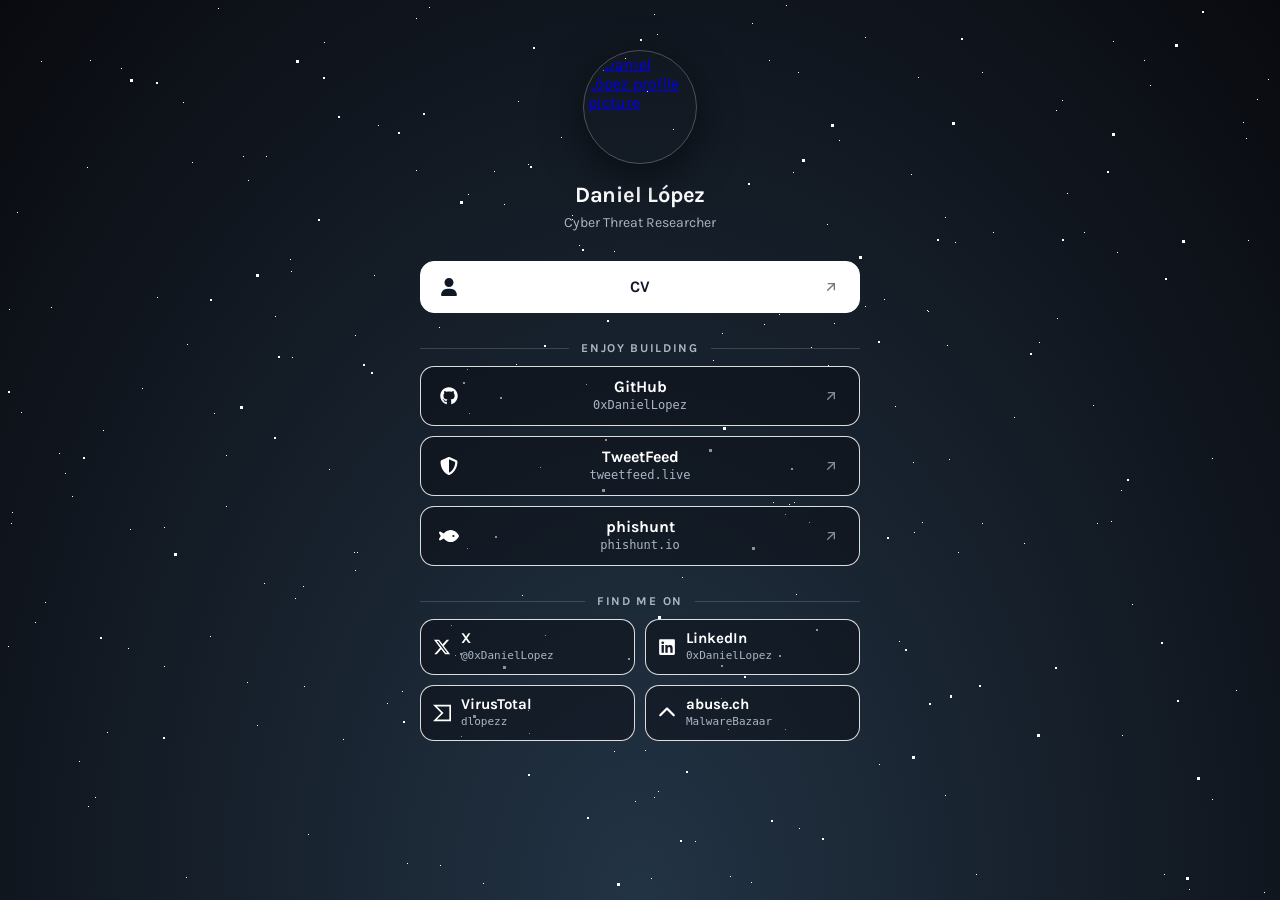
==== commit 2bc0a56a: "Profiles as a 2x2 grid of badges with icon, name and handle Co-Authored-By: Claude Opus 5.5 (1M cont" ====
--- a/index.html
+++ b/index.html
@@ -30,7 +30,7 @@
   <link rel="preconnect" href="https://fonts.googleapis.com">
   <link rel="preconnect" href="https://fonts.gstatic.com" crossorigin>
   <link rel="stylesheet" href="https://fonts.googleapis.com/css?family=Karla:400,700&display=swap">
-  <link rel="stylesheet" href="style.css?v=20261018b">
+  <link rel="stylesheet" href="style.css?v=20261018c">
   <!-- Person schema: consolidates entity across sameAs profiles for Knowledge Graph -->
   <script type="application/ld+json">
   {
@@ -106,20 +106,20 @@
     <h2 class="textMiddle">Find me on</h2>
     <div class="socials">
       <a class="social" href="https://x.com/0xDanielLopez" target="_blank" rel="noopener">
-        <span class="social-icon"><svg class="icon" aria-hidden="true" focusable="false" viewBox="0 0 512 512"><path fill="currentColor" d="M389.2 48h70.6L305.6 224.2 487 464H345L233.7 318.6 106.5 464H35.8L200.7 275.5 26.8 48H172.4L272.9 180.9 389.2 48zM364.4 421.8h39.1L151.1 88h-42L364.4 421.8z"/></svg></span>
-        <span class="social-label">X</span><span class="sr-only"> (opens in a new tab)</span>
+        <svg class="icon" aria-hidden="true" focusable="false" viewBox="0 0 512 512"><path fill="currentColor" d="M389.2 48h70.6L305.6 224.2 487 464H345L233.7 318.6 106.5 464H35.8L200.7 275.5 26.8 48H172.4L272.9 180.9 389.2 48zM364.4 421.8h39.1L151.1 88h-42L364.4 421.8z"/></svg>
+        <span class="social-body"><span class="social-name">X</span><span class="social-sub">@0xDanielLopez</span></span><span class="sr-only"> (opens in a new tab)</span>
       </a>
       <a class="social" href="https://www.linkedin.com/in/0xDanielLopez" target="_blank" rel="noopener">
-        <span class="social-icon"><svg class="icon" aria-hidden="true" focusable="false" viewBox="0 0 448 512"><path fill="currentColor" d="M416 32H31.9C14.3 32 0 46.5 0 64.3v383.4C0 465.5 14.3 480 31.9 480H416c17.6 0 32-14.5 32-32.3V64.3c0-17.8-14.4-32.3-32-32.3zM135.4 416H69V202.2h66.5V416zm-33.2-243c-21.3 0-38.5-17.3-38.5-38.5S80.9 96 102.2 96c21.2 0 38.5 17.3 38.5 38.5 0 21.3-17.2 38.5-38.5 38.5zm282.1 243h-66.4V312c0-24.8-.5-56.7-34.5-56.7-34.6 0-39.9 27-39.9 54.9V416h-66.4V202.2h63.7v29.2h.9c8.9-16.8 30.6-34.5 62.9-34.5 67.2 0 79.7 44.3 79.7 101.9V416z"/></svg></span>
-        <span class="social-label">LinkedIn</span><span class="sr-only"> (opens in a new tab)</span>
+        <svg class="icon" aria-hidden="true" focusable="false" viewBox="0 0 448 512"><path fill="currentColor" d="M416 32H31.9C14.3 32 0 46.5 0 64.3v383.4C0 465.5 14.3 480 31.9 480H416c17.6 0 32-14.5 32-32.3V64.3c0-17.8-14.4-32.3-32-32.3zM135.4 416H69V202.2h66.5V416zm-33.2-243c-21.3 0-38.5-17.3-38.5-38.5S80.9 96 102.2 96c21.2 0 38.5 17.3 38.5 38.5 0 21.3-17.2 38.5-38.5 38.5zm282.1 243h-66.4V312c0-24.8-.5-56.7-34.5-56.7-34.6 0-39.9 27-39.9 54.9V416h-66.4V202.2h63.7v29.2h.9c8.9-16.8 30.6-34.5 62.9-34.5 67.2 0 79.7 44.3 79.7 101.9V416z"/></svg>
+        <span class="social-body"><span class="social-name">LinkedIn</span><span class="social-sub">0xDanielLopez</span></span><span class="sr-only"> (opens in a new tab)</span>
       </a>
       <a class="social" href="https://www.virustotal.com/gui/user/dlopezz" target="_blank" rel="noopener">
-        <span class="social-icon"><svg class="icon" aria-hidden="true" focusable="false" viewBox="0 0 64 64"><path fill="currentColor" d="M29.06 32L0 61.257h64V2.743H0zm29.09 23.406H13.53l23.94-23.552-23.296-23.26H58.15z"/></svg></span>
-        <span class="social-label">VirusTotal</span><span class="sr-only"> (opens in a new tab)</span>
+        <svg class="icon" aria-hidden="true" focusable="false" viewBox="0 0 64 64"><path fill="currentColor" d="M29.06 32L0 61.257h64V2.743H0zm29.09 23.406H13.53l23.94-23.552-23.296-23.26H58.15z"/></svg>
+        <span class="social-body"><span class="social-name">VirusTotal</span><span class="social-sub">dlopezz</span></span><span class="sr-only"> (opens in a new tab)</span>
       </a>
       <a class="social" href="https://bazaar.abuse.ch/user/3118/" target="_blank" rel="noopener">
-        <span class="social-icon"><svg class="icon" aria-hidden="true" focusable="false" viewBox="0 0 512 512"><path fill="currentColor" d="M233.4 105.4c12.5-12.5 32.8-12.5 45.3 0l192 192c12.5 12.5 12.5 32.8 0 45.3s-32.8 12.5-45.3 0L256 173.3 86.6 342.6c-12.5 12.5-32.8 12.5-45.3 0s-12.5-32.8 0-45.3l192-192z"/></svg></span>
-        <span class="social-label">abuse.ch</span><span class="sr-only"> (opens in a new tab)</span>
+        <svg class="icon" aria-hidden="true" focusable="false" viewBox="0 0 512 512"><path fill="currentColor" d="M233.4 105.4c12.5-12.5 32.8-12.5 45.3 0l192 192c12.5 12.5 12.5 32.8 0 45.3s-32.8 12.5-45.3 0L256 173.3 86.6 342.6c-12.5 12.5-32.8 12.5-45.3 0s-12.5-32.8 0-45.3l192-192z"/></svg>
+        <span class="social-body"><span class="social-name">abuse.ch</span><span class="social-sub">MalwareBazaar</span></span><span class="sr-only"> (opens in a new tab)</span>
       </a>
     </div>
   </nav>
--- a/style.css
+++ b/style.css
@@ -169,55 +169,70 @@
     opacity: .6;
 }
 
-/* Profiles: a row of round icon buttons, each with its name below */
+/* Profiles: 2x2 grid of badges with icon, name and handle */
 .socials {
-    display: flex;
-    justify-content: center;
-    gap: 14px;
-    margin-top: 4px;
+    display: grid;
+    grid-template-columns: repeat(2, minmax(0, 1fr));
+    gap: 10px;
 }
 
 .social {
     position: relative;
     display: flex;
-    flex-direction: column;
     align-items: center;
-    gap: 6px;
-    min-width: 54px;
-    border-radius: 12px;
+    gap: 10px;
+    box-sizing: border-box;
+    min-width: 0;
+    min-height: 56px;
+    padding: 8px 12px;
     color: var(--accentColor);
+    background-color: var(--pill-bg);
+    border: 1.5px solid var(--pill-border);
+    border-radius: var(--radius);
     text-decoration: none;
     -webkit-tap-highlight-color: transparent;
-}
-
-.social-icon {
+    transition: background-color .15s ease, border-color .15s ease, color .15s ease;
+}
+
+.social > .icon {
+    flex: none;
+    width: 18px;
+    height: 18px;
+}
+
+.social-body {
     display: flex;
-    align-items: center;
-    justify-content: center;
-    box-sizing: border-box;
-    width: 54px;
-    height: 54px;
-    background-color: var(--pill-bg);
-    border: 1.5px solid var(--pill-border);
-    border-radius: 50%;
-    transition: background-color .15s ease, border-color .15s ease, color .15s ease;
-}
-
-.social-icon > .icon {
-    width: 20px;
-    height: 20px;
-}
-
-.social-label {
+    flex-direction: column;
+    gap: 2px;
+    min-width: 0;
+}
+
+.social-name {
+    font-size: .9375rem;
+    font-weight: bold;
+    line-height: 1.2;
+}
+
+.social-sub {
+    overflow: hidden;
     color: var(--muted);
-    font-size: .75rem;
-    line-height: 1.2;
-    transition: color .15s ease;
+    font-family: var(--mono);
+    font-size: .6875rem;
+    line-height: 1.3;
+    text-overflow: ellipsis;
+    white-space: nowrap;
+}
+
+/* Below 360px two columns would cut the handles */
+@media (max-width: 359px) {
+    .socials {
+        grid-template-columns: minmax(0, 1fr);
+    }
 }
 
 @media (hover: hover) {
     .link:hover,
-    .social:hover .social-icon {
+    .social:hover {
         background-color: var(--accentColor);
         border-color: var(--accentColor);
         color: var(--ink);
@@ -227,8 +242,8 @@
         color: var(--muted-on-light);
     }
 
-    .social:hover .social-label {
-        color: var(--accentColor);
+    .social:hover .social-sub {
+        color: var(--muted-on-light);
     }
 
     .link--primary:hover {
@@ -238,13 +253,14 @@
 }
 
 .link:active,
-.social:active .social-icon {
+.social:active {
     background-color: var(--accentColor);
     border-color: var(--accentColor);
     color: var(--ink);
 }
 
-.link:active .link-sub {
+.link:active .link-sub,
+.social:active .social-sub {
     color: var(--muted-on-light);
 }
 
@@ -979,8 +995,7 @@
     }
 
     .link,
-    .social-icon,
-    .social-label {
+    .social {
         transition: none;
     }
 }
